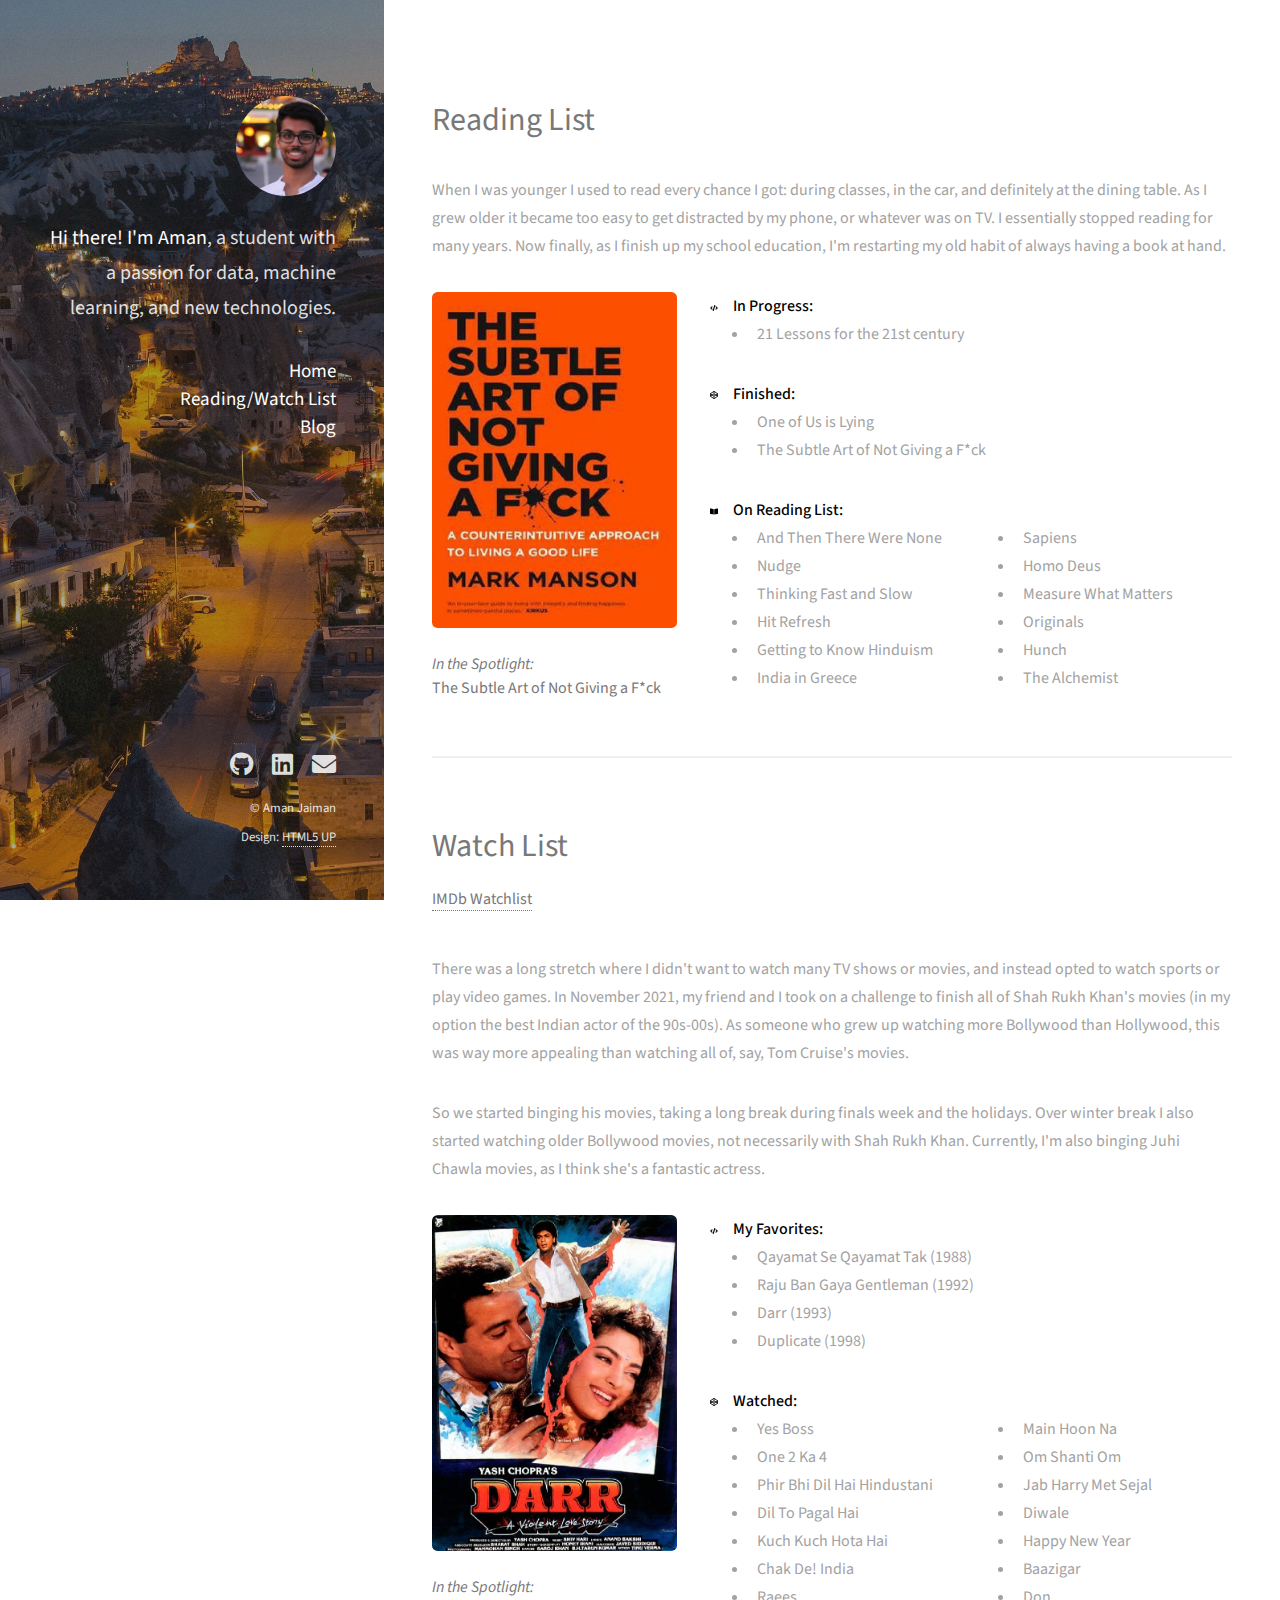
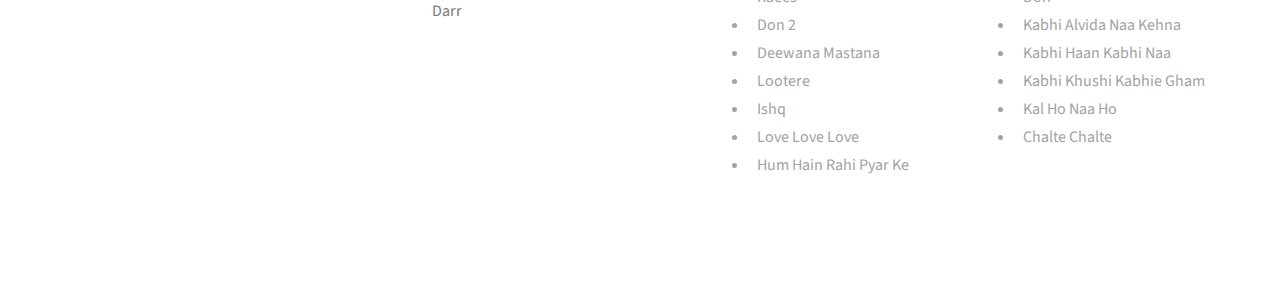
==== list.html @ a671bb5b "List and Navbar" ====
<!DOCTYPE HTML>
<!--
	Strata by HTML5 UP
	html5up.net | @ajlkn
	Free for personal and commercial use under the CCA 3.0 license (html5up.net/license)
-->
<html>
	<head>
		<title>Aman Jaiman</title>
		<meta charset="utf-8" />
		<meta name="viewport" content="width=device-width, initial-scale=1, user-scalable=no" />
		<link rel="stylesheet" href="assets/css/main.css" />
	</head>
	<body class="is-preload">

		<!-- Header -->
			<header id="header">
				<div class="inner">
					<a href="./index.html" class="image avatar"><img src="images/avatar.jpg" alt="" /></a>
					<h1><strong>Hi there! I'm Aman</strong>, a student with a passion<br />
					for data, machine learning, and<br />
					new technologies<a href="#"></a>.</h1>

					<div style="margin-top: 2em;">
						<ul style="list-style-type: none; font-size:19px;">
							<li><a href="./index.html" class="icon brands hover">Home</a></li>
							<li><a href="#" class="icon brands hover">Reading/Watch List</a></li>
							<li><a href="https://medium.com/@amanjaiman" class="icon brands hover">Blog</a></li>
						</ul>
					</div>
				</div>
			</header>

		<!-- Main -->
			<div id="main">

				<!-- One -->
					<section id="one">
						<header class="major">
							<h2>Reading List</h2>
						</header>
						<p>When I was younger I used to read every chance I got: during classes, in the car, and definitely at the dining table. As I grew older it became too easy to get distracted by my phone, or whatever was on TV. I essentially stopped reading for many years. Now finally, as I finish up my school education, I'm restarting my old habit of always having a book at hand.</p>
						<div class="row">
							<article class="col-4 col-12-xsmall work-item">
								<a href="https://www.amazon.com/Subtle-Art-Not-Giving-Counterintuitive/dp/0062457713"><img
										class="image fit" src="images\list\subtleart.jpg" alt="" /></a>
								<h3><em>In the Spotlight:</em> <br>The Subtle Art of Not Giving a F*ck</h3>
							</article>
							
							<div class="col-8">
								<ul>
									<li style="list-style-image:url('assets/icons/code-solid.svg');">
										<b style="font-weight: 500; color: black;">In Progress: </b>
										<ul>
											<li>21 Lessons for the 21st century</li>
										</ul>
									</li>
									<li style="list-style-image:url('assets/icons/codepen-brands.svg');">
										<b style="font-weight: 500; color: black;">Finished: </b>
										<ul>
											<li>One of Us is Lying</li>
											<li>The Subtle Art of Not Giving a F*ck</li>
										</ul>
									</li>
									<li style="list-style-image:url('assets/icons/book-open-solid.svg');">
										<b style="font-weight: 500; color: black;">On Reading List: </b>
										<div class="row">
											<div class="col-6">
												<ul>
													<li>And Then There Were None</li>
													<li>Nudge</li>
													<li>Thinking Fast and Slow</li>
													<li>Hit Refresh</li>
													<li>Getting to Know Hinduism</li>
													<li>India in Greece</li>
												</ul>
											</div>
											<div class="col-6">
												<ul>
													<li>Sapiens</li>
													<li>Homo Deus</li>
													<li>Measure What Matters</li>
													<li>Originals</li>
													<li>Hunch</li>
													<li>The Alchemist</li>
												</ul>
											</div>
										</div>
									</li>
								</ul>
							</div>
						</div>
					</section>

				<!-- Two -->
					<section id="two" style="margin: 0 !important">
						<header class="major">
							<h2>Watch List<br><span style="font-size:16px;"><a href="https://www.imdb.com/user/ur147788318/watchlist">IMDb Watchlist</a></p></h2>
						</header>
						<p>There was a long stretch where I didn't want to watch many TV shows or movies, and instead opted to watch sports or play video games. In November 2021, my friend and I took on a challenge to finish all of Shah Rukh Khan's movies (in my option the best Indian actor of the 90s-00s). As someone who grew up watching more Bollywood than Hollywood, this was way more appealing than watching all of, say, Tom Cruise's movies.</p>
						<p>So we started binging his movies, taking a long break during finals week and the holidays. Over winter break I also started watching older Bollywood movies, not necessarily with Shah Rukh Khan. Currently, I'm also binging Juhi Chawla movies, as I think she's a fantastic actress.</p>
						<div class="row">
							<article class="col-4 col-12-xsmall work-item">
								<a href="https://en.wikipedia.org/wiki/Darr"><img
										class="image fit" src="images\list\darr.jpg" alt="" /></a>
								<h3><em>In the Spotlight:</em> <br>Darr</h3>
							</article>
							
							<div class="col-8">
								<ul>
									<li style="list-style-image:url('assets/icons/code-solid.svg');">
										<b style="font-weight: 500; color: black;">My Favorites: </b>
										<ul>
											<li>Qayamat Se Qayamat Tak (1988)</li>
											<li>Raju Ban Gaya Gentleman (1992)</li>
											<li>Darr (1993)</li>
											<li>Duplicate (1998)</li>
										</ul>
									</li>
									<li style="list-style-image:url('assets/icons/codepen-brands.svg');">
										<b style="font-weight: 500; color: black;">Watched: </b>
										<div class="row">
											<div class="col-6">
												<ul>
													<li>Yes Boss</li>
													<li>One 2 Ka 4</li>
													<li>Phir Bhi Dil Hai Hindustani</li>
													<li>Dil To Pagal Hai</li>
													<li>Kuch Kuch Hota Hai</li>
													<li>Chak De! India</li>
													<li>Raees</li>
													<li>Don 2</li>
													<li>Deewana Mastana</li>
													<li>Lootere</li>
													<li>Ishq</li>
													<li>Love Love Love</li>
													<li>Hum Hain Rahi Pyar Ke</li>
												</ul>
											</div>
											<div class="col-6">
												<ul>
													<li>Main Hoon Na</li>
													<li>Om Shanti Om</li>
													<li>Jab Harry Met Sejal</li>
													<li>Diwale</li>
													<li>Happy New Year</li>
													<li>Baazigar</li>
													<li>Don</li>
													<li>Kabhi Alvida Naa Kehna</li>
													<li>Kabhi Haan Kabhi Naa</li>
													<li>Kabhi Khushi Kabhie Gham</li>
													<li>Kal Ho Naa Ho</li>
													<li>Chalte Chalte</li>
												</ul>
											</div>
										</div>
									</li>
								</ul>
							</div>
						</div>
					</section>
			</div>

		<!-- Footer -->
			<footer id="footer">
				<div class="inner">
					<ul class="icons">
						<!--<li><a href="https://twitter.com/amanjaiman" class="icon brands fa-twitter"><span class="label">Twitter</span></a></li>-->
						<li><a href="https://github.com/amanjaiman" class="icon brands fa-github"><span class="label">Github</span></a></li>
						<li><a href="https://linkedin.com/in/amanjaiman/" class="icon brands fa-linkedin"><span class="label">LinkedIn</span></a></li>
						<li><a href="mailto:amanjaiman@outlook.com" class="icon solid fa-envelope"><span class="label">Email</span></a></li>
					</ul>
					<ul class="copyright">
						<li>&copy; Aman Jaiman</li><li>Design: <a href="http://html5up.net">HTML5 UP</a></li>
					</ul>
				</div>
			</footer>

		<!-- Scripts -->
			<script src="assets/js/jquery.min.js"></script>
			<script src="assets/js/jquery.poptrox.min.js"></script>
			<script src="assets/js/browser.min.js"></script>
			<script src="assets/js/breakpoints.min.js"></script>
			<script src="assets/js/util.js"></script>
			<script src="assets/js/main.js"></script>

	</body>
</html>
---- assets/css/main.css ----
@import url("fontawesome-all.min.css");
@import url("https://fonts.googleapis.com/css?family=Source+Sans+Pro:400,400italic");

/*
	Strata by HTML5 UP
	html5up.net | @ajlkn
	Free for personal and commercial use under the CCA 3.0 license (html5up.net/license)
*/

div#skills {
	margin: 0 auto;
	width: 90%;
}

/*
ul#skills li:nth-child(1) {list-style-image:url('assets/icons/code-solid.svg');}
ul#skills li:nth-child(2) {list-style-image:url('images/avatar.jpg');}
ul#skills li:nth-child(3) {list-style-image:url('image1.png');}
*/

h3.hover {
	color: #333333;
}
h3.hover:hover {
	color: #787878;
}

a.hover {
	color: #ffffff;
}

html, body, div, span, applet, object,
iframe, h1, h2, h3, h4, h5, h6, p, blockquote,
pre, a, abbr, acronym, address, big, cite,
code, del, dfn, em, img, ins, kbd, q, s, samp,
small, strike, strong, sub, sup, tt, var, b,
u, i, center, dl, dt, dd, ol, ul, li, fieldset,
form, label, legend, table, caption, tbody,
tfoot, thead, tr, th, td, article, aside,
canvas, details, embed, figure, figcaption,
footer, header, hgroup, menu, nav, output, ruby,
section, summary, time, mark, audio, video {
	margin: 0;
	padding: 0;
	border: 0;
	font-size: 100%;
	font: inherit;
	vertical-align: baseline;}

article, aside, details, figcaption, figure,
footer, header, hgroup, menu, nav, section {
	display: block;}

body {
	line-height: 1;
}

ol, ul {
	list-style: none;
}

blockquote, q {
	quotes: none;
}

	blockquote:before, blockquote:after, q:before, q:after {
		content: '';
		content: none;
	}

table {
	border-collapse: collapse;
	border-spacing: 0;
}

body {
	-webkit-text-size-adjust: none;
}

mark {
	background-color: transparent;
	color: inherit;
}

input::-moz-focus-inner {
	border: 0;
	padding: 0;
}

input, select, textarea {
	-moz-appearance: none;
	-webkit-appearance: none;
	-ms-appearance: none;
	appearance: none;
}

/* Basic */

	html {
		box-sizing: border-box;
	}

	*, *:before, *:after {
		box-sizing: inherit;
	}

	body {
		background: #fff;
	}

		body.is-preload *, body.is-preload *:before, body.is-preload *:after {
			-moz-animation: none !important;
			-webkit-animation: none !important;
			-ms-animation: none !important;
			animation: none !important;
			-moz-transition: none !important;
			-webkit-transition: none !important;
			-ms-transition: none !important;
			transition: none !important;
		}

	body, input, select, textarea {
		color: #a2a2a2;
		font-family: "Source Sans Pro", Helvetica, sans-serif;
		font-size: 16pt;
		font-weight: 400;
		line-height: 1.75em;
	}

	a {
		-moz-transition: color 0.2s ease-in-out, border-color 0.2s ease-in-out;
		-webkit-transition: color 0.2s ease-in-out, border-color 0.2s ease-in-out;
		-ms-transition: color 0.2s ease-in-out, border-color 0.2s ease-in-out;
		transition: color 0.2s ease-in-out, border-color 0.2s ease-in-out;
		border-bottom: dotted 1px;
		color: #49bf9d;
		text-decoration: none;
	}

		a:hover {
			border-bottom-color: transparent;
			color: #49bf9d !important;
			text-decoration: none;
		}

	strong, b {
		color: #787878;
		font-weight: 400;
	}

	em, i {
		font-style: italic;
	}

	p {
		margin: 0 0 2em 0;
	}

	h1, h2, h3, h4, h5, h6 {
		color: #787878;
		font-weight: 400;
		line-height: 1em;
		margin: 0 0 1em 0;
	}

		h1 a, h2 a, h3 a, h4 a, h5 a, h6 a {
			color: inherit;
			text-decoration: none;
		}

	h1 {
		font-size: 2em;
		line-height: 1.5em;
	}

	h2 {
		font-size: 1.5em;
		line-height: 1.5em;
	}

	h3 {
		font-size: 1.25em;
		line-height: 1.5em;
	}

	h4 {
		font-size: 1.1em;
		line-height: 1.5em;
	}

	h5 {
		font-size: 0.9em;
		line-height: 1.5em;
	}

	h6 {
		font-size: 0.7em;
		line-height: 1.5em;
	}

	sub {
		font-size: 0.8em;
		position: relative;
		top: 0.5em;
	}

	sup {
		font-size: 0.8em;
		position: relative;
		top: -0.5em;
	}

	hr {
		border: 0;
		border-bottom: solid 2px #efefef;
		margin: 2em 0;
	}

		hr.major {
			margin: 3em 0;
		}

	blockquote {
		border-left: solid 6px #efefef;
		font-style: italic;
		margin: 0 0 2em 0;
		padding: 0.5em 0 0.5em 1.5em;
	}

	code {
		background: #f7f7f7;
		border-radius: 0.35em;
		border: solid 2px #efefef;
		font-family: "Courier New", monospace;
		font-size: 0.9em;
		margin: 0 0.25em;
		padding: 0.25em 0.65em;
	}

	pre {
		-webkit-overflow-scrolling: touch;
		font-family: "Courier New", monospace;
		font-size: 0.9em;
		margin: 0 0 2em 0;
	}

		pre code {
			display: block;
			line-height: 1.75em;
			padding: 1em 1.5em;
			overflow-x: auto;
		}

	.align-left {
		text-align: left;
	}

	.align-center {
		text-align: center;
	}

	.align-right {
		text-align: right;
	}

/* Container */

	.container {
		margin: 0 auto;
		max-width: calc(100% - 4em);
		width: 100%;
	}

		.container.xsmall {
			width: 25%;
		}

		.container.small {
			width: 50%;
		}

		.container.medium {
			width: 75%;
		}

		.container.large {
			width: 125%;
		}

		.container.xlarge {
			width: 150%;
		}

		.container.max {
			width: 100%;
		}

		@media screen and (max-width: 980px) {

			.container {
				width: 100% !important;
				max-width: 100% !important;
			}

		}

		@media screen and (max-width: 480px) {

			.container {
				max-width: calc(100% - 3em);
			}

		}

/* Row */

	.row {
		display: flex;
		flex-wrap: wrap;
		box-sizing: border-box;
		align-items: stretch;
	}

		.row > * {
			box-sizing: border-box;
		}

		.row.gtr-uniform > * > :last-child {
			margin-bottom: 0;
		}

		.row.aln-left {
			justify-content: flex-start;
		}

		.row.aln-center {
			justify-content: center;
		}

		.row.aln-right {
			justify-content: flex-end;
		}

		.row.aln-top {
			align-items: flex-start;
		}

		.row.aln-middle {
			align-items: center;
		}

		.row.aln-bottom {
			align-items: flex-end;
		}

		.row > .imp {
			order: -1;
		}

		.row > .col-1 {
			width: 8.33333%;
		}

		.row > .off-1 {
			margin-left: 8.33333%;
		}

		.row > .col-2 {
			width: 16.66667%;
		}

		.row > .off-2 {
			margin-left: 16.66667%;
		}

		.row > .col-3 {
			width: 25%;
		}

		.row > .off-3 {
			margin-left: 25%;
		}

		.row > .col-4 {
			width: 33.33333%;
		}

		.row > .off-4 {
			margin-left: 33.33333%;
		}

		.row > .col-5 {
			width: 41.66667%;
		}

		.row > .off-5 {
			margin-left: 41.66667%;
		}

		.row > .col-6 {
			width: 50%;
		}

		.row > .off-6 {
			margin-left: 50%;
		}

		.row > .col-7 {
			width: 58.33333%;
		}

		.row > .off-7 {
			margin-left: 58.33333%;
		}

		.row > .col-8 {
			width: 66.66667%;
		}

		.row > .off-8 {
			margin-left: 66.66667%;
		}

		.row > .col-9 {
			width: 75%;
		}

		.row > .off-9 {
			margin-left: 75%;
		}

		.row > .col-10 {
			width: 83.33333%;
		}

		.row > .off-10 {
			margin-left: 83.33333%;
		}

		.row > .col-11 {
			width: 91.66667%;
		}

		.row > .off-11 {
			margin-left: 91.66667%;
		}

		.row > .col-12 {
			width: 100%;
		}

		.row > .off-12 {
			margin-left: 100%;
		}

		.row.gtr-0 {
			margin-top: 0;
			margin-left: 0em;
		}

			.row.gtr-0 > * {
				padding: 0 0 0 0em;
			}

			.row.gtr-0.gtr-uniform {
				margin-top: 0em;
			}

				.row.gtr-0.gtr-uniform > * {
					padding-top: 0em;
				}

		.row.gtr-25 {
			margin-top: 0;
			margin-left: -0.625em;
		}

			.row.gtr-25 > * {
				padding: 0 0 0 0.625em;
			}

			.row.gtr-25.gtr-uniform {
				margin-top: -0.625em;
			}

				.row.gtr-25.gtr-uniform > * {
					padding-top: 0.625em;
				}

		.row.gtr-50 {
			margin-top: 0;
			margin-left: -1.25em;
		}

			.row.gtr-50 > * {
				padding: 0 0 0 1.25em;
			}

			.row.gtr-50.gtr-uniform {
				margin-top: -1.25em;
			}

				.row.gtr-50.gtr-uniform > * {
					padding-top: 1.25em;
				}

		.row {
			margin-top: 0;
			margin-left: -2.5em;
		}

			.row > * {
				padding: 0 0 0 2.5em;
			}

			.row.gtr-uniform {
				margin-top: -2.5em;
			}

				.row.gtr-uniform > * {
					padding-top: 2.5em;
				}

		.row.gtr-150 {
			margin-top: 0;
			margin-left: -3.75em;
		}

			.row.gtr-150 > * {
				padding: 0 0 0 3.75em;
			}

			.row.gtr-150.gtr-uniform {
				margin-top: -3.75em;
			}

				.row.gtr-150.gtr-uniform > * {
					padding-top: 3.75em;
				}

		.row.gtr-200 {
			margin-top: 0;
			margin-left: -5em;
		}

			.row.gtr-200 > * {
				padding: 0 0 0 5em;
			}

			.row.gtr-200.gtr-uniform {
				margin-top: -5em;
			}

				.row.gtr-200.gtr-uniform > * {
					padding-top: 5em;
				}

		@media screen and (max-width: 1800px) {

			.row {
				display: flex;
				flex-wrap: wrap;
				box-sizing: border-box;
				align-items: stretch;
			}

				.row > * {
					box-sizing: border-box;
				}

				.row.gtr-uniform > * > :last-child {
					margin-bottom: 0;
				}

				.row.aln-left {
					justify-content: flex-start;
				}

				.row.aln-center {
					justify-content: center;
				}

				.row.aln-right {
					justify-content: flex-end;
				}

				.row.aln-top {
					align-items: flex-start;
				}

				.row.aln-middle {
					align-items: center;
				}

				.row.aln-bottom {
					align-items: flex-end;
				}

				.row > .imp-xlarge {
					order: -1;
				}

				.row > .col-1-xlarge {
					width: 8.33333%;
				}

				.row > .off-1-xlarge {
					margin-left: 8.33333%;
				}

				.row > .col-2-xlarge {
					width: 16.66667%;
				}

				.row > .off-2-xlarge {
					margin-left: 16.66667%;
				}

				.row > .col-3-xlarge {
					width: 25%;
				}

				.row > .off-3-xlarge {
					margin-left: 25%;
				}

				.row > .col-4-xlarge {
					width: 33.33333%;
				}

				.row > .off-4-xlarge {
					margin-left: 33.33333%;
				}

				.row > .col-5-xlarge {
					width: 41.66667%;
				}

				.row > .off-5-xlarge {
					margin-left: 41.66667%;
				}

				.row > .col-6-xlarge {
					width: 50%;
				}

				.row > .off-6-xlarge {
					margin-left: 50%;
				}

				.row > .col-7-xlarge {
					width: 58.33333%;
				}

				.row > .off-7-xlarge {
					margin-left: 58.33333%;
				}

				.row > .col-8-xlarge {
					width: 66.66667%;
				}

				.row > .off-8-xlarge {
					margin-left: 66.66667%;
				}

				.row > .col-9-xlarge {
					width: 75%;
				}

				.row > .off-9-xlarge {
					margin-left: 75%;
				}

				.row > .col-10-xlarge {
					width: 83.33333%;
				}

				.row > .off-10-xlarge {
					margin-left: 83.33333%;
				}

				.row > .col-11-xlarge {
					width: 91.66667%;
				}

				.row > .off-11-xlarge {
					margin-left: 91.66667%;
				}

				.row > .col-12-xlarge {
					width: 100%;
				}

				.row > .off-12-xlarge {
					margin-left: 100%;
				}

				.row.gtr-0 {
					margin-top: 0;
					margin-left: 0em;
				}

					.row.gtr-0 > * {
						padding: 0 0 0 0em;
					}

					.row.gtr-0.gtr-uniform {
						margin-top: 0em;
					}

						.row.gtr-0.gtr-uniform > * {
							padding-top: 0em;
						}

				.row.gtr-25 {
					margin-top: 0;
					margin-left: -0.625em;
				}

					.row.gtr-25 > * {
						padding: 0 0 0 0.625em;
					}

					.row.gtr-25.gtr-uniform {
						margin-top: -0.625em;
					}

						.row.gtr-25.gtr-uniform > * {
							padding-top: 0.625em;
						}

				.row.gtr-50 {
					margin-top: 0;
					margin-left: -1.25em;
				}

					.row.gtr-50 > * {
						padding: 0 0 0 1.25em;
					}

					.row.gtr-50.gtr-uniform {
						margin-top: -1.25em;
					}

						.row.gtr-50.gtr-uniform > * {
							padding-top: 1.25em;
						}

				.row {
					margin-top: 0;
					margin-left: -2.5em;
				}

					.row > * {
						padding: 0 0 0 2.5em;
					}

					.row.gtr-uniform {
						margin-top: -2.5em;
					}

						.row.gtr-uniform > * {
							padding-top: 2.5em;
						}

				.row.gtr-150 {
					margin-top: 0;
					margin-left: -3.75em;
				}

					.row.gtr-150 > * {
						padding: 0 0 0 3.75em;
					}

					.row.gtr-150.gtr-uniform {
						margin-top: -3.75em;
					}

						.row.gtr-150.gtr-uniform > * {
							padding-top: 3.75em;
						}

				.row.gtr-200 {
					margin-top: 0;
					margin-left: -5em;
				}

					.row.gtr-200 > * {
						padding: 0 0 0 5em;
					}

					.row.gtr-200.gtr-uniform {
						margin-top: -5em;
					}

						.row.gtr-200.gtr-uniform > * {
							padding-top: 5em;
						}

		}

		@media screen and (max-width: 1280px) {

			.row {
				display: flex;
				flex-wrap: wrap;
				box-sizing: border-box;
				align-items: stretch;
			}

				.row > * {
					box-sizing: border-box;
				}

				.row.gtr-uniform > * > :last-child {
					margin-bottom: 0;
				}

				.row.aln-left {
					justify-content: flex-start;
				}

				.row.aln-center {
					justify-content: center;
				}

				.row.aln-right {
					justify-content: flex-end;
				}

				.row.aln-top {
					align-items: flex-start;
				}

				.row.aln-middle {
					align-items: center;
				}

				.row.aln-bottom {
					align-items: flex-end;
				}

				.row > .imp-large {
					order: -1;
				}

				.row > .col-1-large {
					width: 8.33333%;
				}

				.row > .off-1-large {
					margin-left: 8.33333%;
				}

				.row > .col-2-large {
					width: 16.66667%;
				}

				.row > .off-2-large {
					margin-left: 16.66667%;
				}

				.row > .col-3-large {
					width: 25%;
				}

				.row > .off-3-large {
					margin-left: 25%;
				}

				.row > .col-4-large {
					width: 33.33333%;
				}

				.row > .off-4-large {
					margin-left: 33.33333%;
				}

				.row > .col-5-large {
					width: 41.66667%;
				}

				.row > .off-5-large {
					margin-left: 41.66667%;
				}

				.row > .col-6-large {
					width: 50%;
				}

				.row > .off-6-large {
					margin-left: 50%;
				}

				.row > .col-7-large {
					width: 58.33333%;
				}

				.row > .off-7-large {
					margin-left: 58.33333%;
				}

				.row > .col-8-large {
					width: 66.66667%;
				}

				.row > .off-8-large {
					margin-left: 66.66667%;
				}

				.row > .col-9-large {
					width: 75%;
				}

				.row > .off-9-large {
					margin-left: 75%;
				}

				.row > .col-10-large {
					width: 83.33333%;
				}

				.row > .off-10-large {
					margin-left: 83.33333%;
				}

				.row > .col-11-large {
					width: 91.66667%;
				}

				.row > .off-11-large {
					margin-left: 91.66667%;
				}

				.row > .col-12-large {
					width: 100%;
				}

				.row > .off-12-large {
					margin-left: 100%;
				}

				.row.gtr-0 {
					margin-top: 0;
					margin-left: 0em;
				}

					.row.gtr-0 > * {
						padding: 0 0 0 0em;
					}

					.row.gtr-0.gtr-uniform {
						margin-top: 0em;
					}

						.row.gtr-0.gtr-uniform > * {
							padding-top: 0em;
						}

				.row.gtr-25 {
					margin-top: 0;
					margin-left: -0.5em;
				}

					.row.gtr-25 > * {
						padding: 0 0 0 0.5em;
					}

					.row.gtr-25.gtr-uniform {
						margin-top: -0.5em;
					}

						.row.gtr-25.gtr-uniform > * {
							padding-top: 0.5em;
						}

				.row.gtr-50 {
					margin-top: 0;
					margin-left: -1em;
				}

					.row.gtr-50 > * {
						padding: 0 0 0 1em;
					}

					.row.gtr-50.gtr-uniform {
						margin-top: -1em;
					}

						.row.gtr-50.gtr-uniform > * {
							padding-top: 1em;
						}

				.row {
					margin-top: 0;
					margin-left: -2em;
				}

					.row > * {
						padding: 0 0 0 2em;
					}

					.row.gtr-uniform {
						margin-top: -2em;
					}

						.row.gtr-uniform > * {
							padding-top: 2em;
						}

				.row.gtr-150 {
					margin-top: 0;
					margin-left: -3em;
				}

					.row.gtr-150 > * {
						padding: 0 0 0 3em;
					}

					.row.gtr-150.gtr-uniform {
						margin-top: -3em;
					}

						.row.gtr-150.gtr-uniform > * {
							padding-top: 3em;
						}

				.row.gtr-200 {
					margin-top: 0;
					margin-left: -4em;
				}

					.row.gtr-200 > * {
						padding: 0 0 0 4em;
					}

					.row.gtr-200.gtr-uniform {
						margin-top: -4em;
					}

						.row.gtr-200.gtr-uniform > * {
							padding-top: 4em;
						}

		}

		@media screen and (max-width: 980px) {

			.row {
				display: flex;
				flex-wrap: wrap;
				box-sizing: border-box;
				align-items: stretch;
			}

				.row > * {
					box-sizing: border-box;
				}

				.row.gtr-uniform > * > :last-child {
					margin-bottom: 0;
				}

				.row.aln-left {
					justify-content: flex-start;
				}

				.row.aln-center {
					justify-content: center;
				}

				.row.aln-right {
					justify-content: flex-end;
				}

				.row.aln-top {
					align-items: flex-start;
				}

				.row.aln-middle {
					align-items: center;
				}

				.row.aln-bottom {
					align-items: flex-end;
				}

				.row > .imp-medium {
					order: -1;
				}

				.row > .col-1-medium {
					width: 8.33333%;
				}

				.row > .off-1-medium {
					margin-left: 8.33333%;
				}

				.row > .col-2-medium {
					width: 16.66667%;
				}

				.row > .off-2-medium {
					margin-left: 16.66667%;
				}

				.row > .col-3-medium {
					width: 25%;
				}

				.row > .off-3-medium {
					margin-left: 25%;
				}

				.row > .col-4-medium {
					width: 33.33333%;
				}

				.row > .off-4-medium {
					margin-left: 33.33333%;
				}

				.row > .col-5-medium {
					width: 41.66667%;
				}

				.row > .off-5-medium {
					margin-left: 41.66667%;
				}

				.row > .col-6-medium {
					width: 50%;
				}

				.row > .off-6-medium {
					margin-left: 50%;
				}

				.row > .col-7-medium {
					width: 58.33333%;
				}

				.row > .off-7-medium {
					margin-left: 58.33333%;
				}

				.row > .col-8-medium {
					width: 66.66667%;
				}

				.row > .off-8-medium {
					margin-left: 66.66667%;
				}

				.row > .col-9-medium {
					width: 75%;
				}

				.row > .off-9-medium {
					margin-left: 75%;
				}

				.row > .col-10-medium {
					width: 83.33333%;
				}

				.row > .off-10-medium {
					margin-left: 83.33333%;
				}

				.row > .col-11-medium {
					width: 91.66667%;
				}

				.row > .off-11-medium {
					margin-left: 91.66667%;
				}

				.row > .col-12-medium {
					width: 100%;
				}

				.row > .off-12-medium {
					margin-left: 100%;
				}

				.row.gtr-0 {
					margin-top: 0;
					margin-left: 0em;
				}

					.row.gtr-0 > * {
						padding: 0 0 0 0em;
					}

					.row.gtr-0.gtr-uniform {
						margin-top: 0em;
					}

						.row.gtr-0.gtr-uniform > * {
							padding-top: 0em;
						}

				.row.gtr-25 {
					margin-top: 0;
					margin-left: -0.5em;
				}

					.row.gtr-25 > * {
						padding: 0 0 0 0.5em;
					}

					.row.gtr-25.gtr-uniform {
						margin-top: -0.5em;
					}

						.row.gtr-25.gtr-uniform > * {
							padding-top: 0.5em;
						}

				.row.gtr-50 {
					margin-top: 0;
					margin-left: -1em;
				}

					.row.gtr-50 > * {
						padding: 0 0 0 1em;
					}

					.row.gtr-50.gtr-uniform {
						margin-top: -1em;
					}

						.row.gtr-50.gtr-uniform > * {
							padding-top: 1em;
						}

				.row {
					margin-top: 0;
					margin-left: -2em;
				}

					.row > * {
						padding: 0 0 0 2em;
					}

					.row.gtr-uniform {
						margin-top: -2em;
					}

						.row.gtr-uniform > * {
							padding-top: 2em;
						}

				.row.gtr-150 {
					margin-top: 0;
					margin-left: -3em;
				}

					.row.gtr-150 > * {
						padding: 0 0 0 3em;
					}

					.row.gtr-150.gtr-uniform {
						margin-top: -3em;
					}

						.row.gtr-150.gtr-uniform > * {
							padding-top: 3em;
						}

				.row.gtr-200 {
					margin-top: 0;
					margin-left: -4em;
				}

					.row.gtr-200 > * {
						padding: 0 0 0 4em;
					}

					.row.gtr-200.gtr-uniform {
						margin-top: -4em;
					}

						.row.gtr-200.gtr-uniform > * {
							padding-top: 4em;
						}

		}

		@media screen and (max-width: 736px) {

			.row {
				display: flex;
				flex-wrap: wrap;
				box-sizing: border-box;
				align-items: stretch;
			}

				.row > * {
					box-sizing: border-box;
				}

				.row.gtr-uniform > * > :last-child {
					margin-bottom: 0;
				}

				.row.aln-left {
					justify-content: flex-start;
				}

				.row.aln-center {
					justify-content: center;
				}

				.row.aln-right {
					justify-content: flex-end;
				}

				.row.aln-top {
					align-items: flex-start;
				}

				.row.aln-middle {
					align-items: center;
				}

				.row.aln-bottom {
					align-items: flex-end;
				}

				.row > .imp-small {
					order: -1;
				}

				.row > .col-1-small {
					width: 8.33333%;
				}

				.row > .off-1-small {
					margin-left: 8.33333%;
				}

				.row > .col-2-small {
					width: 16.66667%;
				}

				.row > .off-2-small {
					margin-left: 16.66667%;
				}

				.row > .col-3-small {
					width: 25%;
				}

				.row > .off-3-small {
					margin-left: 25%;
				}

				.row > .col-4-small {
					width: 33.33333%;
				}

				.row > .off-4-small {
					margin-left: 33.33333%;
				}

				.row > .col-5-small {
					width: 41.66667%;
				}

				.row > .off-5-small {
					margin-left: 41.66667%;
				}

				.row > .col-6-small {
					width: 50%;
				}

				.row > .off-6-small {
					margin-left: 50%;
				}

				.row > .col-7-small {
					width: 58.33333%;
				}

				.row > .off-7-small {
					margin-left: 58.33333%;
				}

				.row > .col-8-small {
					width: 66.66667%;
				}

				.row > .off-8-small {
					margin-left: 66.66667%;
				}

				.row > .col-9-small {
					width: 75%;
				}

				.row > .off-9-small {
					margin-left: 75%;
				}

				.row > .col-10-small {
					width: 83.33333%;
				}

				.row > .off-10-small {
					margin-left: 83.33333%;
				}

				.row > .col-11-small {
					width: 91.66667%;
				}

				.row > .off-11-small {
					margin-left: 91.66667%;
				}

				.row > .col-12-small {
					width: 100%;
				}

				.row > .off-12-small {
					margin-left: 100%;
				}

				.row.gtr-0 {
					margin-top: 0;
					margin-left: 0em;
				}

					.row.gtr-0 > * {
						padding: 0 0 0 0em;
					}

					.row.gtr-0.gtr-uniform {
						margin-top: 0em;
					}

						.row.gtr-0.gtr-uniform > * {
							padding-top: 0em;
						}

				.row.gtr-25 {
					margin-top: 0;
					margin-left: -0.375em;
				}

					.row.gtr-25 > * {
						padding: 0 0 0 0.375em;
					}

					.row.gtr-25.gtr-uniform {
						margin-top: -0.375em;
					}

						.row.gtr-25.gtr-uniform > * {
							padding-top: 0.375em;
						}

				.row.gtr-50 {
					margin-top: 0;
					margin-left: -0.75em;
				}

					.row.gtr-50 > * {
						padding: 0 0 0 0.75em;
					}

					.row.gtr-50.gtr-uniform {
						margin-top: -0.75em;
					}

						.row.gtr-50.gtr-uniform > * {
							padding-top: 0.75em;
						}

				.row {
					margin-top: 0;
					margin-left: -1.5em;
				}

					.row > * {
						padding: 0 0 0 1.5em;
					}

					.row.gtr-uniform {
						margin-top: -1.5em;
					}

						.row.gtr-uniform > * {
							padding-top: 1.5em;
						}

				.row.gtr-150 {
					margin-top: 0;
					margin-left: -2.25em;
				}

					.row.gtr-150 > * {
						padding: 0 0 0 2.25em;
					}

					.row.gtr-150.gtr-uniform {
						margin-top: -2.25em;
					}

						.row.gtr-150.gtr-uniform > * {
							padding-top: 2.25em;
						}

				.row.gtr-200 {
					margin-top: 0;
					margin-left: -3em;
				}

					.row.gtr-200 > * {
						padding: 0 0 0 3em;
					}

					.row.gtr-200.gtr-uniform {
						margin-top: -3em;
					}

						.row.gtr-200.gtr-uniform > * {
							padding-top: 3em;
						}

		}

		@media screen and (max-width: 480px) {

			.row {
				display: flex;
				flex-wrap: wrap;
				box-sizing: border-box;
				align-items: stretch;
			}

				.row > * {
					box-sizing: border-box;
				}

				.row.gtr-uniform > * > :last-child {
					margin-bottom: 0;
				}

				.row.aln-left {
					justify-content: flex-start;
				}

				.row.aln-center {
					justify-content: center;
				}

				.row.aln-right {
					justify-content: flex-end;
				}

				.row.aln-top {
					align-items: flex-start;
				}

				.row.aln-middle {
					align-items: center;
				}

				.row.aln-bottom {
					align-items: flex-end;
				}

				.row > .imp-xsmall {
					order: -1;
				}

				.row > .col-1-xsmall {
					width: 8.33333%;
				}

				.row > .off-1-xsmall {
					margin-left: 8.33333%;
				}

				.row > .col-2-xsmall {
					width: 16.66667%;
				}

				.row > .off-2-xsmall {
					margin-left: 16.66667%;
				}

				.row > .col-3-xsmall {
					width: 25%;
				}

				.row > .off-3-xsmall {
					margin-left: 25%;
				}

				.row > .col-4-xsmall {
					width: 33.33333%;
				}

				.row > .off-4-xsmall {
					margin-left: 33.33333%;
				}

				.row > .col-5-xsmall {
					width: 41.66667%;
				}

				.row > .off-5-xsmall {
					margin-left: 41.66667%;
				}

				.row > .col-6-xsmall {
					width: 50%;
				}

				.row > .off-6-xsmall {
					margin-left: 50%;
				}

				.row > .col-7-xsmall {
					width: 58.33333%;
				}

				.row > .off-7-xsmall {
					margin-left: 58.33333%;
				}

				.row > .col-8-xsmall {
					width: 66.66667%;
				}

				.row > .off-8-xsmall {
					margin-left: 66.66667%;
				}

				.row > .col-9-xsmall {
					width: 75%;
				}

				.row > .off-9-xsmall {
					margin-left: 75%;
				}

				.row > .col-10-xsmall {
					width: 83.33333%;
				}

				.row > .off-10-xsmall {
					margin-left: 83.33333%;
				}

				.row > .col-11-xsmall {
					width: 91.66667%;
				}

				.row > .off-11-xsmall {
					margin-left: 91.66667%;
				}

				.row > .col-12-xsmall {
					width: 100%;
				}

				.row > .off-12-xsmall {
					margin-left: 100%;
				}

				.row.gtr-0 {
					margin-top: 0;
					margin-left: 0em;
				}

					.row.gtr-0 > * {
						padding: 0 0 0 0em;
					}

					.row.gtr-0.gtr-uniform {
						margin-top: 0em;
					}

						.row.gtr-0.gtr-uniform > * {
							padding-top: 0em;
						}

				.row.gtr-25 {
					margin-top: 0;
					margin-left: -0.375em;
				}

					.row.gtr-25 > * {
						padding: 0 0 0 0.375em;
					}

					.row.gtr-25.gtr-uniform {
						margin-top: -0.375em;
					}

						.row.gtr-25.gtr-uniform > * {
							padding-top: 0.375em;
						}

				.row.gtr-50 {
					margin-top: 0;
					margin-left: -0.75em;
				}

					.row.gtr-50 > * {
						padding: 0 0 0 0.75em;
					}

					.row.gtr-50.gtr-uniform {
						margin-top: -0.75em;
					}

						.row.gtr-50.gtr-uniform > * {
							padding-top: 0.75em;
						}

				.row {
					margin-top: 0;
					margin-left: -1.5em;
				}

					.row > * {
						padding: 0 0 0 1.5em;
					}

					.row.gtr-uniform {
						margin-top: -1.5em;
					}

						.row.gtr-uniform > * {
							padding-top: 1.5em;
						}

				.row.gtr-150 {
					margin-top: 0;
					margin-left: -2.25em;
				}

					.row.gtr-150 > * {
						padding: 0 0 0 2.25em;
					}

					.row.gtr-150.gtr-uniform {
						margin-top: -2.25em;
					}

						.row.gtr-150.gtr-uniform > * {
							padding-top: 2.25em;
						}

				.row.gtr-200 {
					margin-top: 0;
					margin-left: -3em;
				}

					.row.gtr-200 > * {
						padding: 0 0 0 3em;
					}

					.row.gtr-200.gtr-uniform {
						margin-top: -3em;
					}

						.row.gtr-200.gtr-uniform > * {
							padding-top: 3em;
						}

		}

/* Section/Article */

	section.special, article.special {
		text-align: center;
	}

	header p {
		color: #b2b2b2;
		position: relative;
		margin: 0 0 1.5em 0;
	}

	header h2 + p {
		font-size: 1.25em;
		margin-top: -1em;
		line-height: 1.5em;
	}

	header h3 + p {
		font-size: 1.1em;
		margin-top: -0.8em;
		line-height: 1.5em;
	}

	header h4 + p,
	header h5 + p,
	header h6 + p {
		font-size: 0.9em;
		margin-top: -0.6em;
		line-height: 1.5em;
	}

	header.major h2 {
		font-size: 2em;
	}

/* Form */

	form {
		margin: 0 0 2em 0;
	}

	label {
		color: #787878;
		display: block;
		font-size: 0.9em;
		font-weight: 400;
		margin: 0 0 1em 0;
	}

	input[type="text"],
	input[type="password"],
	input[type="email"],
	select,
	textarea {
		-moz-appearance: none;
		-webkit-appearance: none;
		-ms-appearance: none;
		appearance: none;
		background: #f7f7f7;
		border-radius: 0.35em;
		border: solid 2px transparent;
		color: inherit;
		display: block;
		outline: 0;
		padding: 0 0.75em;
		text-decoration: none;
		width: 100%;
	}

		input[type="text"]:invalid,
		input[type="password"]:invalid,
		input[type="email"]:invalid,
		select:invalid,
		textarea:invalid {
			box-shadow: none;
		}

		input[type="text"]:focus,
		input[type="password"]:focus,
		input[type="email"]:focus,
		select:focus,
		textarea:focus {
			border-color: #49bf9d;
		}

	select {
		background-image: url("data:image/svg+xml;charset=utf8,%3Csvg xmlns='http://www.w3.org/2000/svg' width='40' height='40' preserveAspectRatio='none' viewBox='0 0 40 40'%3E%3Cpath d='M9.4,12.3l10.4,10.4l10.4-10.4c0.2-0.2,0.5-0.4,0.9-0.4c0.3,0,0.6,0.1,0.9,0.4l3.3,3.3c0.2,0.2,0.4,0.5,0.4,0.9 c0,0.4-0.1,0.6-0.4,0.9L20.7,31.9c-0.2,0.2-0.5,0.4-0.9,0.4c-0.3,0-0.6-0.1-0.9-0.4L4.3,17.3c-0.2-0.2-0.4-0.5-0.4-0.9 c0-0.4,0.1-0.6,0.4-0.9l3.3-3.3c0.2-0.2,0.5-0.4,0.9-0.4S9.1,12.1,9.4,12.3z' fill='%23dfdfdf' /%3E%3C/svg%3E");
		background-size: 1.25rem;
		background-repeat: no-repeat;
		background-position: calc(100% - 1rem) center;
		height: 2.75em;
		padding-right: 2.75em;
		text-overflow: ellipsis;
	}

		select option {
			color: #787878;
			background: #fff;
		}

		select:focus::-ms-value {
			background-color: transparent;
		}

		select::-ms-expand {
			display: none;
		}

	input[type="text"],
	input[type="password"],
	input[type="email"],
	select {
		height: 2.75em;
	}

	textarea {
		padding: 0.75em;
	}

	input[type="checkbox"],
	input[type="radio"] {
		-moz-appearance: none;
		-webkit-appearance: none;
		-ms-appearance: none;
		appearance: none;
		display: block;
		float: left;
		margin-right: -2em;
		opacity: 0;
		width: 1em;
		z-index: -1;
	}

		input[type="checkbox"] + label,
		input[type="radio"] + label {
			text-decoration: none;
			color: #a2a2a2;
			cursor: pointer;
			display: inline-block;
			font-size: 1em;
			font-weight: 400;
			padding-left: 2.4em;
			padding-right: 0.75em;
			position: relative;
		}

			input[type="checkbox"] + label:before,
			input[type="radio"] + label:before {
				-moz-osx-font-smoothing: grayscale;
				-webkit-font-smoothing: antialiased;
				display: inline-block;
				font-style: normal;
				font-variant: normal;
				text-rendering: auto;
				line-height: 1;
				text-transform: none !important;
				font-family: 'Font Awesome 5 Free';
				font-weight: 900;
			}

			input[type="checkbox"] + label:before,
			input[type="radio"] + label:before {
				background: #f7f7f7;
				border-radius: 0.35em;
				border: solid 2px transparent;
				content: '';
				display: inline-block;
				font-size: 0.8em;
				height: 2.0625em;
				left: 0;
				line-height: 1.85625em;
				position: absolute;
				text-align: center;
				top: 0;
				width: 2.0625em;
			}

		input[type="checkbox"]:checked + label:before,
		input[type="radio"]:checked + label:before {
			background: #787878;
			border-color: #787878;
			color: #fff;
			content: '\f00c';
		}

		input[type="checkbox"]:focus + label:before,
		input[type="radio"]:focus + label:before {
			border-color: #49bf9d;
		}

	input[type="checkbox"] + label:before {
		border-radius: 0.35em;
	}

	input[type="radio"] + label:before {
		border-radius: 100%;
	}

	::-webkit-input-placeholder {
		color: #b2b2b2 !important;
		opacity: 1.0;
	}

	:-moz-placeholder {
		color: #b2b2b2 !important;
		opacity: 1.0;
	}

	::-moz-placeholder {
		color: #b2b2b2 !important;
		opacity: 1.0;
	}

	:-ms-input-placeholder {
		color: #b2b2b2 !important;
		opacity: 1.0;
	}

/* Box */

	.box {
		border-radius: 0.35em;
		border: solid 2px #efefef;
		margin-bottom: 2em;
		padding: 1.5em;
	}

		.box > :last-child,
		.box > :last-child > :last-child,
		.box > :last-child > :last-child > :last-child {
			margin-bottom: 0;
		}

		.box.alt {
			border: 0;
			border-radius: 0;
			padding: 0;
		}

/* Icon */

	.icon {
		text-decoration: none;
		border-bottom: none;
		position: relative;
	}

		.icon:before {
			-moz-osx-font-smoothing: grayscale;
			-webkit-font-smoothing: antialiased;
			display: inline-block;
			font-style: normal;
			font-variant: normal;
			text-rendering: auto;
			line-height: 1;
			text-transform: none !important;
			font-family: 'Font Awesome 5 Free';
			font-weight: 400;
		}

		.icon > .label {
			display: none;
		}

		.icon:before {
			line-height: inherit;
		}

		.icon.solid:before {
			font-weight: 900;
		}

		.icon.brands:before {
			font-family: 'Font Awesome 5 Brands';
		}

/* Image */

	.image {
		border-radius: 0.35em;
		border: 0;
		display: inline-block;
		position: relative;
	}

		.image:before {
			-moz-transition: opacity 0.2s ease-in-out;
			-webkit-transition: opacity 0.2s ease-in-out;
			-ms-transition: opacity 0.2s ease-in-out;
			transition: opacity 0.2s ease-in-out;
			background: url("images/overlay.png");
			border-radius: 0.35em;
			content: '';
			display: block;
			height: 100%;
			left: 0;
			opacity: 0.5;
			position: absolute;
			top: 0;
			width: 100%;
		}

		.image.thumb {
			text-align: center;
		}

			.image.thumb:after {
				-moz-transition: opacity 0.2s ease-in-out;
				-webkit-transition: opacity 0.2s ease-in-out;
				-ms-transition: opacity 0.2s ease-in-out;
				transition: opacity 0.2s ease-in-out;
				border-radius: 0.35em;
				border: solid 3px rgba(255, 255, 255, 0.5);
				color: #fff;
				content: 'View';
				display: inline-block;
				font-size: 0.8em;
				font-weight: 400;
				left: 50%;
				line-height: 2.25em;
				margin: -1.25em 0 0 -3em;
				opacity: 0;
				padding: 0 1.5em;
				position: absolute;
				text-align: center;
				text-decoration: none;
				top: 50%;
				white-space: nowrap;
			}

			.image.thumb:hover:after {
				opacity: 1.0;
			}

			.image.thumb:hover:before {
				background: url("images/overlay.png"), url("images/overlay.png");
				opacity: 1.0;
			}

		.image img {
			border-radius: 0.35em;
			display: block;
		}

		.image.left {
			float: left;
			margin: 0 1.5em 1em 0;
			top: 0.25em;
		}

		.image.right {
			float: right;
			margin: 0 0 1em 1.5em;
			top: 0.25em;
		}

		.image.left, .image.right {
			max-width: 40%;
		}

			.image.left img, .image.right img {
				width: 100%;
			}

		.image.fit {
			display: block;
			margin: 0 0 2em 0;
			width: 100%;
		}

			.image.fit img {
				width: 100%;
			}

		.image.avatar {
			border-radius: 100%;
		}

			.image.avatar:before {
				display: none;
			}

			.image.avatar img {
				border-radius: 100%;
				width: 100%;
			}

/* List */

	ol {
		list-style: decimal;
		margin: 0 0 2em 0;
		padding-left: 1.25em;
	}

		ol li {
			padding-left: 0.25em;
		}

	ul {
		list-style: disc;
		margin: 0 0 2em 0;
		padding-left: 1em;
	}

		ul li {
			padding-left: 0.5em;
		}

		ul.alt {
			list-style: none;
			padding-left: 0;
		}

			ul.alt li {
				border-top: solid 2px #efefef;
				padding: 0.5em 0;
			}

				ul.alt li:first-child {
					border-top: 0;
					padding-top: 0;
				}

	dl {
		margin: 0 0 2em 0;
	}

/* Icons */

	ul.icons {
		cursor: default;
		list-style: none;
		padding-left: 0;
	}

		ul.icons li {
			display: inline-block;
			padding: 0 1em 0 0;
		}

			ul.icons li:last-child {
				padding-right: 0;
			}

			ul.icons li .icon:before {
				font-size: 1.5em;
			}

/* Labeled Icons */

	ul.labeled-icons {
		list-style: none;
		padding: 0;
	}

		ul.labeled-icons li {
			line-height: 1.75em;
			margin: 1.5em 0 0 0;
			padding-left: 2.25em;
			position: relative;
		}

			ul.labeled-icons li:first-child {
				margin-top: 0;
			}

			ul.labeled-icons li a {
				color: inherit;
			}

			ul.labeled-icons li h3 {
				color: #b2b2b2;
				left: 0;
				position: absolute;
				text-align: center;
				top: 0;
				width: 1em;
			}

/* Actions */

	ul.actions {
		display: -moz-flex;
		display: -webkit-flex;
		display: -ms-flex;
		display: flex;
		cursor: default;
		list-style: none;
		margin-left: -1em;
		padding-left: 0;
	}

		ul.actions li {
			padding: 0 0 0 1em;
			vertical-align: middle;
		}

		ul.actions.special {
			-moz-justify-content: center;
			-webkit-justify-content: center;
			-ms-justify-content: center;
			justify-content: center;
			width: 100%;
			margin-left: 0;
		}

			ul.actions.special li:first-child {
				padding-left: 0;
			}

		ul.actions.stacked {
			-moz-flex-direction: column;
			-webkit-flex-direction: column;
			-ms-flex-direction: column;
			flex-direction: column;
			margin-left: 0;
		}

			ul.actions.stacked li {
				padding: 1.3em 0 0 0;
			}

				ul.actions.stacked li:first-child {
					padding-top: 0;
				}

		ul.actions.fit {
			width: calc(100% + 1em);
		}

			ul.actions.fit li {
				-moz-flex-grow: 1;
				-webkit-flex-grow: 1;
				-ms-flex-grow: 1;
				flex-grow: 1;
				-moz-flex-shrink: 1;
				-webkit-flex-shrink: 1;
				-ms-flex-shrink: 1;
				flex-shrink: 1;
				width: 100%;
			}

				ul.actions.fit li > * {
					width: 100%;
				}

			ul.actions.fit.stacked {
				width: 100%;
			}

		@media screen and (max-width: 480px) {

			ul.actions:not(.fixed) {
				-moz-flex-direction: column;
				-webkit-flex-direction: column;
				-ms-flex-direction: column;
				flex-direction: column;
				margin-left: 0;
				width: 100% !important;
			}

				ul.actions:not(.fixed) li {
					-moz-flex-grow: 1;
					-webkit-flex-grow: 1;
					-ms-flex-grow: 1;
					flex-grow: 1;
					-moz-flex-shrink: 1;
					-webkit-flex-shrink: 1;
					-ms-flex-shrink: 1;
					flex-shrink: 1;
					padding: 1em 0 0 0;
					text-align: center;
					width: 100%;
				}

					ul.actions:not(.fixed) li > * {
						width: 100%;
					}

					ul.actions:not(.fixed) li:first-child {
						padding-top: 0;
					}

					ul.actions:not(.fixed) li input[type="submit"],
					ul.actions:not(.fixed) li input[type="reset"],
					ul.actions:not(.fixed) li input[type="button"],
					ul.actions:not(.fixed) li button,
					ul.actions:not(.fixed) li .button {
						width: 100%;
					}

						ul.actions:not(.fixed) li input[type="submit"].icon:before,
						ul.actions:not(.fixed) li input[type="reset"].icon:before,
						ul.actions:not(.fixed) li input[type="button"].icon:before,
						ul.actions:not(.fixed) li button.icon:before,
						ul.actions:not(.fixed) li .button.icon:before {
							margin-left: -0.5em;
						}

		}

/* Table */

	.table-wrapper {
		-webkit-overflow-scrolling: touch;
		overflow-x: auto;
	}

	table {
		margin: 0 0 2em 0;
		width: 100%;
	}

		table tbody tr {
			border: solid 1px #efefef;
			border-left: 0;
			border-right: 0;
		}

			table tbody tr:nth-child(2n + 1) {
				background-color: #f7f7f7;
			}

		table td {
			padding: 0.75em 0.75em;
		}

		table th {
			color: #787878;
			font-size: 0.9em;
			font-weight: 400;
			padding: 0 0.75em 0.75em 0.75em;
			text-align: left;
		}

		table thead {
			border-bottom: solid 2px #efefef;
		}

		table tfoot {
			border-top: solid 2px #efefef;
		}

		table.alt {
			border-collapse: separate;
		}

			table.alt tbody tr td {
				border: solid 2px #efefef;
				border-left-width: 0;
				border-top-width: 0;
			}

				table.alt tbody tr td:first-child {
					border-left-width: 2px;
				}

			table.alt tbody tr:first-child td {
				border-top-width: 2px;
			}

			table.alt thead {
				border-bottom: 0;
			}

			table.alt tfoot {
				border-top: 0;
			}

/* Button */

	input[type="submit"],
	input[type="reset"],
	input[type="button"],
	.button {
		-moz-appearance: none;
		-webkit-appearance: none;
		-ms-appearance: none;
		appearance: none;
		-moz-transition: background-color 0.2s ease-in-out, color 0.2s ease-in-out, border-color 0.2s ease-in-out;
		-webkit-transition: background-color 0.2s ease-in-out, color 0.2s ease-in-out, border-color 0.2s ease-in-out;
		-ms-transition: background-color 0.2s ease-in-out, color 0.2s ease-in-out, border-color 0.2s ease-in-out;
		transition: background-color 0.2s ease-in-out, color 0.2s ease-in-out, border-color 0.2s ease-in-out;
		background-color: transparent;
		border-radius: 0.35em;
		/*border: solid 3px #efefef;*/
		border: solid 3px #35b3daa8;
		color: #787878 !important;
		cursor: pointer;
		display: inline-block;
		font-weight: 400;
		height: 3.15em;
		height: calc(2.75em + 6px);
		line-height: 2.75em;
		min-width: 10em;
		padding: 0 1.5em;
		text-align: center;
		text-decoration: none;
		white-space: nowrap;
	}

		input[type="submit"]:hover,
		input[type="reset"]:hover,
		input[type="button"]:hover,
		.button:hover {
			border-color: #35b3daa8;
			color: #35b3daa8 !important;
		}

		input[type="submit"]:active,
		input[type="reset"]:active,
		input[type="button"]:active,
		.button:active {
			background-color: rgba(73, 191, 157, 0.1);
			border-color: #49bf9d;
			color: #49bf9d !important;
		}

		input[type="submit"].icon,
		input[type="reset"].icon,
		input[type="button"].icon,
		.button.icon {
			padding-left: 1.35em;
		}

			input[type="submit"].icon:before,
			input[type="reset"].icon:before,
			input[type="button"].icon:before,
			.button.icon:before {
				margin-right: 0.5em;
			}

		input[type="submit"].fit,
		input[type="reset"].fit,
		input[type="button"].fit,
		.button.fit {
			min-width: 0;
			width: 100%;
		}

		input[type="submit"].small,
		input[type="reset"].small,
		input[type="button"].small,
		.button.small {
			font-size: 0.8em;
		}

		input[type="submit"].large,
		input[type="reset"].large,
		input[type="button"].large,
		.button.large {
			font-size: 1.35em;
		}

		input[type="submit"].primary,
		input[type="reset"].primary,
		input[type="button"].primary,
		.button.primary {
			background-color: #49bf9d;
			border-color: #49bf9d;
			color: #ffffff !important;
		}

			input[type="submit"].primary:hover,
			input[type="reset"].primary:hover,
			input[type="button"].primary:hover,
			.button.primary:hover {
				background-color: #5cc6a7;
				border-color: #5cc6a7;
			}

			input[type="submit"].primary:active,
			input[type="reset"].primary:active,
			input[type="button"].primary:active,
			.button.primary:active {
				background-color: #3eb08f;
				border-color: #3eb08f;
			}

		input[type="submit"].disabled, input[type="submit"]:disabled,
		input[type="reset"].disabled,
		input[type="reset"]:disabled,
		input[type="button"].disabled,
		input[type="button"]:disabled,
		.button.disabled,
		.button:disabled {
			background-color: #e7e7e7 !important;
			border-color: #e7e7e7 !important;
			color: #b2b2b2 !important;
			cursor: default;
		}

/* Work Item */

	.work-item {
		margin: 0 0 2em 0;
	}

		.work-item .image {
			margin: 0 0 1.5em 0;
		}

		.work-item h3 {
			font-size: 1em;
			margin: 0 0 0.5em 0;
		}

		.work-item p {
			font-size: 0.8em;
			line-height: 1.5em;
			margin: 0;
		}

/* Header */

	#header {
		display: -moz-flex;
		display: -webkit-flex;
		display: -ms-flex;
		display: flex;
		-moz-flex-direction: column;
		-webkit-flex-direction: column;
		-ms-flex-direction: column;
		flex-direction: column;
		-moz-align-items: -moz-flex-end;
		-webkit-align-items: -webkit-flex-end;
		-ms-align-items: -ms-flex-end;
		align-items: flex-end;
		-moz-justify-content: space-between;
		-webkit-justify-content: space-between;
		-ms-justify-content: space-between;
		justify-content: space-between;
		background-color: #1f1815;
		background-attachment: scroll,								scroll;
		/*background-image: url("images/overlay.png"), url("../../images/bg.jpg");*/
		background-image: url("images/overlay.png"), url("../../images/bg2.jpg");
		background-position: top left,							top left;
		background-repeat: repeat,								no-repeat;
		background-size: auto,								150%;
		color: rgba(255, 255, 255, 0.87);
		height: 100%;
		left: 0;
		padding: 8em 4em;
		position: fixed;
		text-align: right;
		top: 0;
		width: 35%;
	}

		#header > * {
			-moz-flex-shrink: 0;
			-webkit-flex-shrink: 0;
			-ms-flex-shrink: 0;
			flex-shrink: 0;
			width: 100%;
		}

		#header > .inner {
			-moz-flex-grow: 1;
			-webkit-flex-grow: 1;
			-ms-flex-grow: 1;
			flex-grow: 1;
			margin: 0 0 2em 0;
		}

		#header strong, #header b {
			color: #ffffff;
		}

		#header h2, #header h3, #header h4, #header h5, #header h6 {
			color: #ffffff;
		}

		#header h1 {
			color: rgba(255, 255, 255, 0.87);
			font-size: 1.35em;
			line-height: 1.75em;
			margin: 0;
		}

		#header .image.avatar {
			margin: 0 0 1em 0;
			width: 6.25em;
		}

/* Footer */

	#footer .icons {
		margin: 1em 0 0 0;
	}

		#footer .icons a {
			color: rgba(255, 255, 255, 0.87);
		}

	#footer .copyright {
		color: rgba(255, 255, 255, 0.87);
		font-size: 0.8em;
		list-style: none;
		margin: 1em 0 0 0;
		padding: 0;
	}

		#footer .copyright li {
			border-left: solid 1px rgba(255, 255, 255, 0.6);
			display: inline-block;
			line-height: 1em;
			margin-left: 0.75em;
			padding-left: 0.75em;
		}

			#footer .copyright li:first-child {
				border-left: 0;
				margin-left: 0;
				padding-left: 0;
			}

			#footer .copyright li a {
				color: inherit;
			}

/* Main */

	#main {
		margin-left: 35%;
		max-width: 54em;
		padding: 8em 4em 4em 4em;
		width: calc(100% - 35%);
	}

		#main > section {
			border-top: solid 2px #efefef;
			margin: 4em 0 0 0;
			padding: 4em 0 0 0;
		}

			#main > section:first-child {
				border-top: 0;
				margin-top: 0;
				padding-top: 0;
			}

/* Poptrox */

	@-moz-keyframes spin {
		0% {
			-moz-transform: rotate(0deg);
			-webkit-transform: rotate(0deg);
			-ms-transform: rotate(0deg);
			transform: rotate(0deg);
		}

		100% {
			-moz-transform: rotate(360deg);
			-webkit-transform: rotate(360deg);
			-ms-transform: rotate(360deg);
			transform: rotate(360deg);
		}
	}

	@-webkit-keyframes spin {
		0% {
			-moz-transform: rotate(0deg);
			-webkit-transform: rotate(0deg);
			-ms-transform: rotate(0deg);
			transform: rotate(0deg);
		}

		100% {
			-moz-transform: rotate(360deg);
			-webkit-transform: rotate(360deg);
			-ms-transform: rotate(360deg);
			transform: rotate(360deg);
		}
	}

	@-ms-keyframes spin {
		0% {
			-moz-transform: rotate(0deg);
			-webkit-transform: rotate(0deg);
			-ms-transform: rotate(0deg);
			transform: rotate(0deg);
		}

		100% {
			-moz-transform: rotate(360deg);
			-webkit-transform: rotate(360deg);
			-ms-transform: rotate(360deg);
			transform: rotate(360deg);
		}
	}

	@keyframes spin {
		0% {
			-moz-transform: rotate(0deg);
			-webkit-transform: rotate(0deg);
			-ms-transform: rotate(0deg);
			transform: rotate(0deg);
		}

		100% {
			-moz-transform: rotate(360deg);
			-webkit-transform: rotate(360deg);
			-ms-transform: rotate(360deg);
			transform: rotate(360deg);
		}
	}

	.poptrox-popup {
		-moz-box-sizing: content-box;
		-webkit-box-sizing: content-box;
		-ms-box-sizing: content-box;
		box-sizing: content-box;
		-webkit-tap-highlight-color: rgba(255, 255, 255, 0);
		background: #fff;
		border-radius: 0.35em;
		box-shadow: 0 0.1em 0.15em 0 rgba(0, 0, 0, 0.15);
		overflow: hidden;
		padding-bottom: 3em;
	}

		.poptrox-popup .loader {
			text-decoration: none;
			-moz-animation: spin 1s linear infinite;
			-webkit-animation: spin 1s linear infinite;
			-ms-animation: spin 1s linear infinite;
			animation: spin 1s linear infinite;
			font-size: 1.5em;
			height: 1em;
			left: 50%;
			line-height: 1em;
			margin: -0.5em 0 0 -0.5em;
			position: absolute;
			top: 50%;
			width: 1em;
		}

			.poptrox-popup .loader:before {
				-moz-osx-font-smoothing: grayscale;
				-webkit-font-smoothing: antialiased;
				display: inline-block;
				font-style: normal;
				font-variant: normal;
				text-rendering: auto;
				line-height: 1;
				text-transform: none !important;
				font-family: 'Font Awesome 5 Free';
				font-weight: 900;
			}

			.poptrox-popup .loader:before {
				content: '\f1ce';
			}

		.poptrox-popup .caption {
			background: #fff;
			bottom: 0;
			cursor: default;
			font-size: 0.9em;
			height: 3em;
			left: 0;
			line-height: 2.8em;
			position: absolute;
			text-align: center;
			width: 100%;
			z-index: 1;
		}

		.poptrox-popup .nav-next,
		.poptrox-popup .nav-previous {
			text-decoration: none;
			-moz-transition: opacity 0.2s ease-in-out;
			-webkit-transition: opacity 0.2s ease-in-out;
			-ms-transition: opacity 0.2s ease-in-out;
			transition: opacity 0.2s ease-in-out;
			-webkit-tap-highlight-color: rgba(255, 255, 255, 0);
			background: rgba(0, 0, 0, 0.01);
			cursor: pointer;
			height: 100%;
			opacity: 0;
			position: absolute;
			top: 0;
			width: 50%;
		}

			.poptrox-popup .nav-next:before,
			.poptrox-popup .nav-previous:before {
				-moz-osx-font-smoothing: grayscale;
				-webkit-font-smoothing: antialiased;
				display: inline-block;
				font-style: normal;
				font-variant: normal;
				text-rendering: auto;
				line-height: 1;
				text-transform: none !important;
				font-family: 'Font Awesome 5 Free';
				font-weight: 900;
			}

			.poptrox-popup .nav-next:before,
			.poptrox-popup .nav-previous:before {
				color: #fff;
				font-size: 2.5em;
				height: 1em;
				line-height: 1em;
				margin-top: -0.75em;
				position: absolute;
				text-align: center;
				top: 50%;
				width: 1.5em;
			}

		.poptrox-popup .nav-next {
			right: 0;
		}

			.poptrox-popup .nav-next:before {
				content: '\f105';
				right: 0;
			}

		.poptrox-popup .nav-previous {
			left: 0;
		}

			.poptrox-popup .nav-previous:before {
				content: '\f104';
				left: 0;
			}

		.poptrox-popup .closer {
			text-decoration: none;
			-moz-transition: opacity 0.2s ease-in-out;
			-webkit-transition: opacity 0.2s ease-in-out;
			-ms-transition: opacity 0.2s ease-in-out;
			transition: opacity 0.2s ease-in-out;
			-webkit-tap-highlight-color: rgba(255, 255, 255, 0);
			color: #fff;
			height: 4em;
			line-height: 4em;
			opacity: 0;
			position: absolute;
			right: 0;
			text-align: center;
			top: 0;
			width: 4em;
			z-index: 2;
		}

			.poptrox-popup .closer:before {
				-moz-osx-font-smoothing: grayscale;
				-webkit-font-smoothing: antialiased;
				display: inline-block;
				font-style: normal;
				font-variant: normal;
				text-rendering: auto;
				line-height: 1;
				text-transform: none !important;
				font-family: 'Font Awesome 5 Free';
				font-weight: 900;
			}

			.poptrox-popup .closer:before {
				-moz-box-sizing: content-box;
				-webkit-box-sizing: content-box;
				-ms-box-sizing: content-box;
				box-sizing: content-box;
				border-radius: 100%;
				border: solid 3px rgba(255, 255, 255, 0.5);
				content: '\f00d';
				display: block;
				font-size: 1em;
				height: 1.75em;
				left: 50%;
				line-height: 1.75em;
				margin: -0.875em 0 0 -0.875em;
				position: absolute;
				top: 50%;
				width: 1.75em;
			}

		.poptrox-popup:hover .nav-next,
		.poptrox-popup:hover .nav-previous {
			opacity: 0.5;
		}

			.poptrox-popup:hover .nav-next:hover,
			.poptrox-popup:hover .nav-previous:hover {
				opacity: 1.0;
			}

		.poptrox-popup:hover .closer {
			opacity: 0.5;
		}

			.poptrox-popup:hover .closer:hover {
				opacity: 1.0;
			}

/* Touch */

	body.is-touch .image.thumb:before {
		opacity: 0.5 !important;
	}

	body.is-touch .image.thumb:after {
		display: none !important;
	}

	body.is-touch #header {
		background-attachment: scroll;
		background-size: auto, cover;
	}

	body.is-touch .poptrox-popup .nav-next,
	body.is-touch .poptrox-popup .nav-previous,
	body.is-touch .poptrox-popup .closer {
		opacity: 1.0 !important;
	}

/* XLarge */

	@media screen and (max-width: 1800px) {

		/* Basic */

			body, input, select, textarea {
				font-size: 12pt;
			}

	}

/* Large */

	@media screen and (max-width: 1280px) {

		/* Header */

			#header {
				padding: 6em 3em 3em 3em;
				width: 30%;
			}

				#header h1 {
					font-size: 1.25em;
				}

					#header h1 br {
						display: none;
					}

				#header > .inner {
					margin-bottom: 0;
				}

		/* Footer */

			#footer .copyright li {
				border-left-width: 0;
				display: block;
				line-height: 2.25em;
				margin-left: 0;
				padding-left: 0;
			}

		/* Main */

			#main {
				margin-left: 30%;
				max-width: none;
				padding: 6em 3em 3em 3em;
				width: calc(100% - 30%);
			}

	}

/* Medium */

	@media screen and (max-width: 980px) {

		/* Basic */

			h1 br, h2 br, h3 br, h4 br, h5 br, h6 br {
				display: none;
			}

		/* List */

			ul.icons li .icon {
				font-size: 1.25em;
			}

		/* Header */

			#header {
				background-attachment: scroll;
				background-position: top left, center center;
				background-size: auto,		cover;
				left: auto;
				padding: 6em 4em;
				position: relative;
				text-align: center;
				top: auto;
				width: 100%;
				display: block;
			}

				#header h1 {
					font-size: 1.75em;
				}

					#header h1 br {
						display: inline;
					}

		/* Footer */

			#footer {
				background-attachment: scroll;
				background-color: #1f1815;
				background-image: url("images/overlay.png"), url("../../images/capri.jpg");
				background-position: top left,						bottom center;
				background-repeat: repeat,							no-repeat;
				background-size: auto,							cover;
				bottom: auto;
				left: auto;
				padding: 4em 4em 6em 4em;
				position: relative;
				text-align: center;
				width: 100%;
			}

				#footer .icons {
					margin: 0 0 1em 0;
				}

				#footer .copyright {
					margin: 0 0 1em 0;
				}

					#footer .copyright li {
						border-left-width: 1px;
						display: inline-block;
						line-height: 1em;
						margin-left: 0.75em;
						padding-left: 0.75em;
					}

		/* Main */

			#main {
				margin: 0;
				padding: 6em 4em;
				width: 100%;
			}

	}

/* Small */

	@media screen and (max-width: 736px) {

		/* Basic */

			h1 {
				font-size: 1.5em;
			}

			h2 {
				font-size: 1.2em;
			}

			h3 {
				font-size: 1em;
			}

		/* Section/Article */

			section.special, article.special {
				text-align: center;
			}

			header.major h2 {
				font-size: 1.35em;
			}

		/* List */

			ul.labeled-icons li {
				padding-left: 2em;
			}

				ul.labeled-icons li h3 {
					line-height: 1.75em;
				}

		/* Header */

			#header {
				padding: 2.25em 1.5em;
			}

				#header h1 {
					font-size: 1.35em;
				}

		/* Footer */

			#footer {
				padding: 2.25em 1.5em;
			}

		/* Main */

			#main {
				padding: 2.25em 1.5em 0.25em 1.5em;
			}

				#main > section {
					margin: 2.25em 0 0 0;
					padding: 2.25em 0 0 0;
				}

		/* Poptrox */

			.poptrox-popup {
				border-radius: 0;
			}

				.poptrox-popup .nav-next:before,
				.poptrox-popup .nav-previous:before {
					margin-top: -1em;
				}

	}

/* XSmall */

	@media screen and (max-width: 480px) {

		/* Header */

			#header {
				padding: 4.5em 1.5em;
			}

				#header h1 br {
					display: none;
				}

		/* Footer */

			#footer .copyright li {
				border-left-width: 0;
				display: block;
				line-height: 2.25em;
				margin-left: 0;
				padding-left: 0;
			}

	}
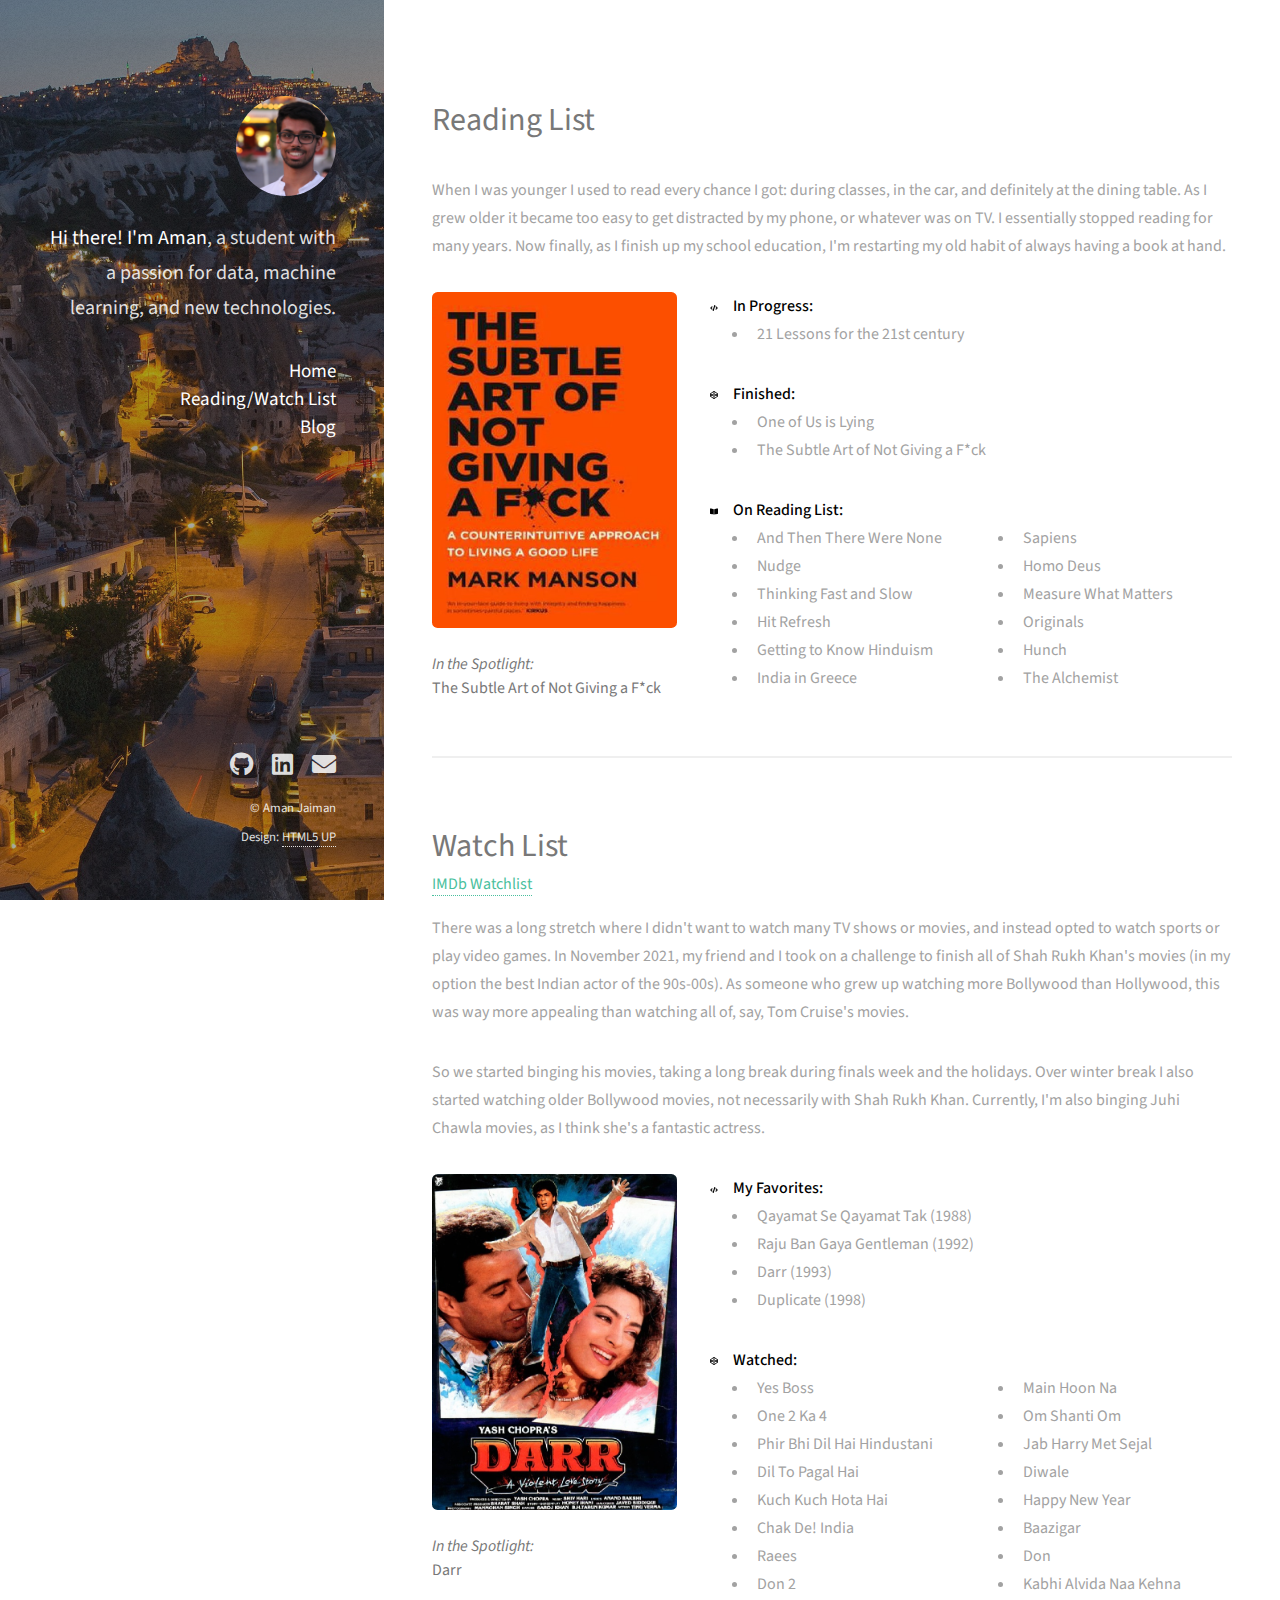
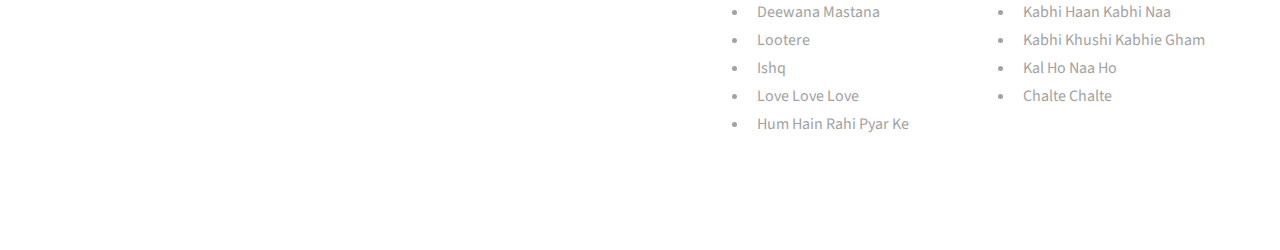
==== commit 0aa1ced2: "Small changes to list" ====
--- a/list.html
+++ b/list.html
@@ -65,7 +65,7 @@
 									<li style="list-style-image:url('assets/icons/book-open-solid.svg');">
 										<b style="font-weight: 500; color: black;">On Reading List: </b>
 										<div class="row">
-											<div class="col-6">
+											<div class="col-6 col-12-xsmall">
 												<ul>
 													<li>And Then There Were None</li>
 													<li>Nudge</li>
@@ -75,7 +75,7 @@
 													<li>India in Greece</li>
 												</ul>
 											</div>
-											<div class="col-6">
+											<div class="col-6 col-12-xsmall">
 												<ul>
 													<li>Sapiens</li>
 													<li>Homo Deus</li>
@@ -94,8 +94,9 @@
 
 				<!-- Two -->
 					<section id="two" style="margin: 0 !important">
-						<header class="major">
-							<h2>Watch List<br><span style="font-size:16px;"><a href="https://www.imdb.com/user/ur147788318/watchlist">IMDb Watchlist</a></p></h2>
+						<header class="major" style="margin-bottom: 1em !important">
+							<h2 style="margin-bottom: 0 !important">Watch List</h2>
+							<span style="font-size:16px;"><a href="https://www.imdb.com/user/ur147788318/watchlist">IMDb Watchlist</a></span>
 						</header>
 						<p>There was a long stretch where I didn't want to watch many TV shows or movies, and instead opted to watch sports or play video games. In November 2021, my friend and I took on a challenge to finish all of Shah Rukh Khan's movies (in my option the best Indian actor of the 90s-00s). As someone who grew up watching more Bollywood than Hollywood, this was way more appealing than watching all of, say, Tom Cruise's movies.</p>
 						<p>So we started binging his movies, taking a long break during finals week and the holidays. Over winter break I also started watching older Bollywood movies, not necessarily with Shah Rukh Khan. Currently, I'm also binging Juhi Chawla movies, as I think she's a fantastic actress.</p>
@@ -120,7 +121,7 @@
 									<li style="list-style-image:url('assets/icons/codepen-brands.svg');">
 										<b style="font-weight: 500; color: black;">Watched: </b>
 										<div class="row">
-											<div class="col-6">
+											<div class="col-6 col-12-xsmall">
 												<ul>
 													<li>Yes Boss</li>
 													<li>One 2 Ka 4</li>
@@ -137,7 +138,7 @@
 													<li>Hum Hain Rahi Pyar Ke</li>
 												</ul>
 											</div>
-											<div class="col-6">
+											<div class="col-6 col-12-xsmall">
 												<ul>
 													<li>Main Hoon Na</li>
 													<li>Om Shanti Om</li>
--- a/assets/css/main.css
+++ b/assets/css/main.css
@@ -3102,7 +3102,7 @@
 			#footer {
 				background-attachment: scroll;
 				background-color: #1f1815;
-				background-image: url("images/overlay.png"), url("../../images/capri.jpg");
+				background-image: url("images/overlay.png"), url("../../images/bg2.jpg");
 				background-position: top left,						bottom center;
 				background-repeat: repeat,							no-repeat;
 				background-size: auto,							cover;
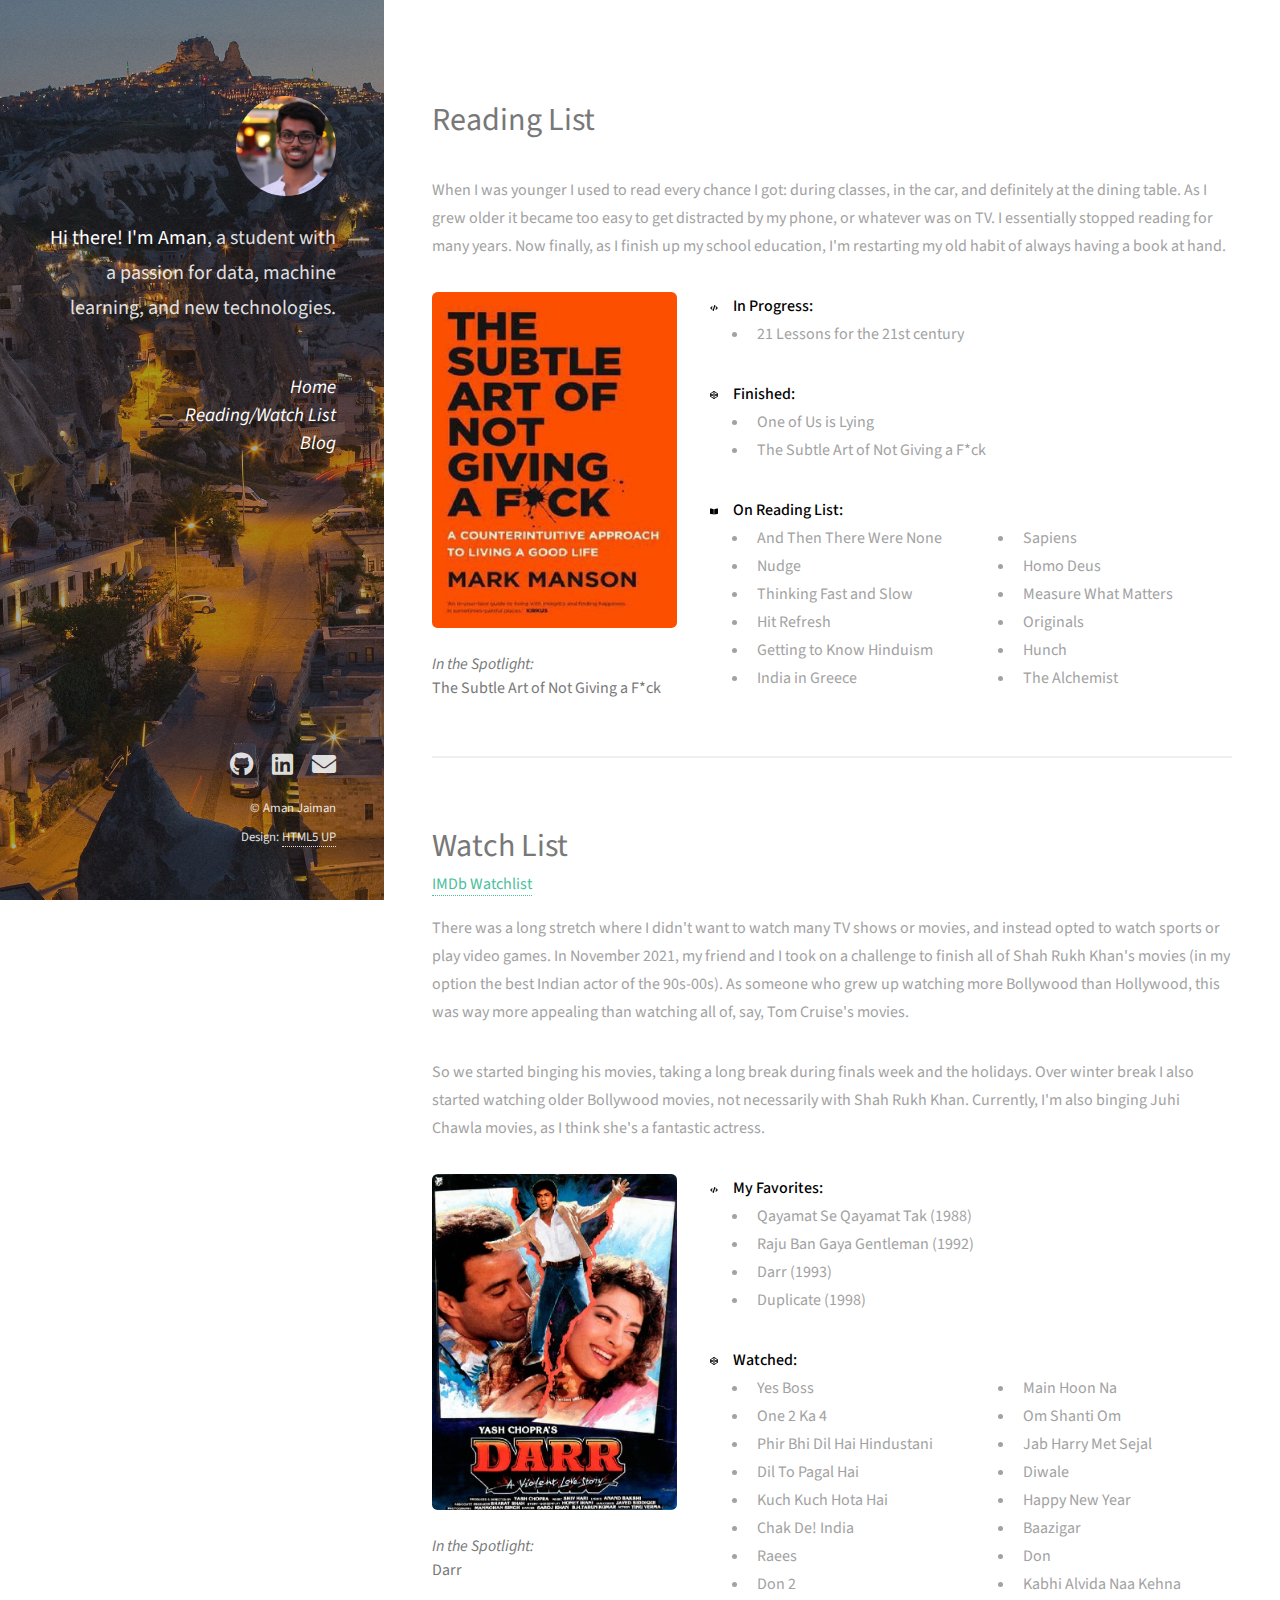
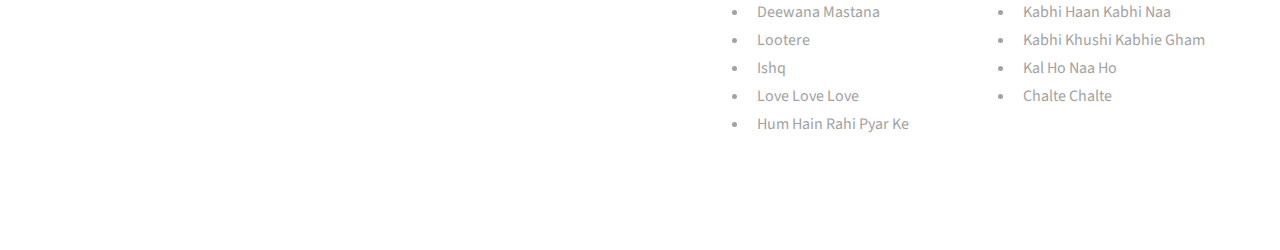
==== commit 97affcd4: "Update resume and navbar" ====
--- a/list.html
+++ b/list.html
@@ -21,11 +21,11 @@
 					for data, machine learning, and<br />
 					new technologies<a href="#"></a>.</h1>
 
-					<div style="margin-top: 2em;">
+					<div style="margin-top: 3em;">
 						<ul style="list-style-type: none; font-size:19px;">
-							<li><a href="./index.html" class="icon brands hover">Home</a></li>
-							<li><a href="#" class="icon brands hover">Reading/Watch List</a></li>
-							<li><a href="https://medium.com/@amanjaiman" class="icon brands hover">Blog</a></li>
+							<li><a href="./index.html" class="icon brands hover"><em>Home</em></a></li>
+							<li><a href="#" class="icon brands hover"><em>Reading/Watch List</em></a></li>
+							<li><a href="https://medium.com/@amanjaiman" class="icon brands hover"><em>Blog</em></a></li>
 						</ul>
 					</div>
 				</div>
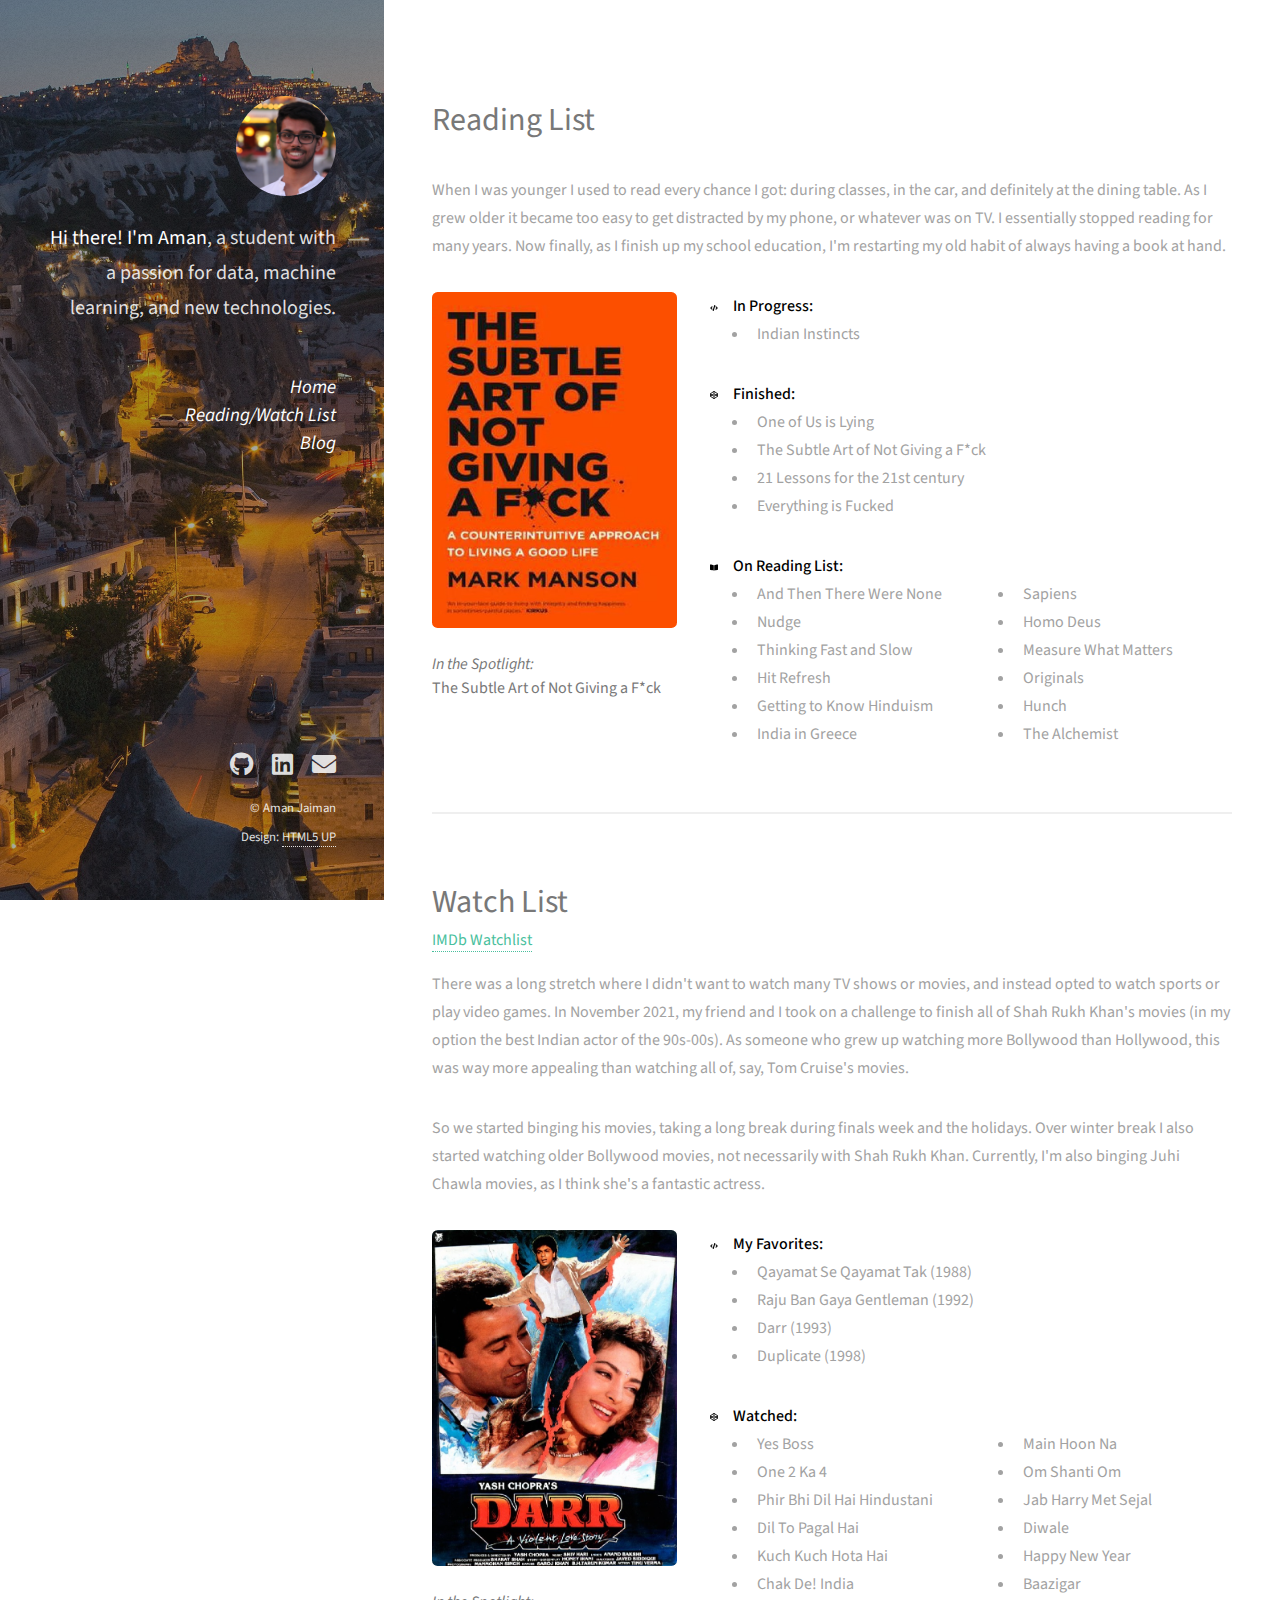
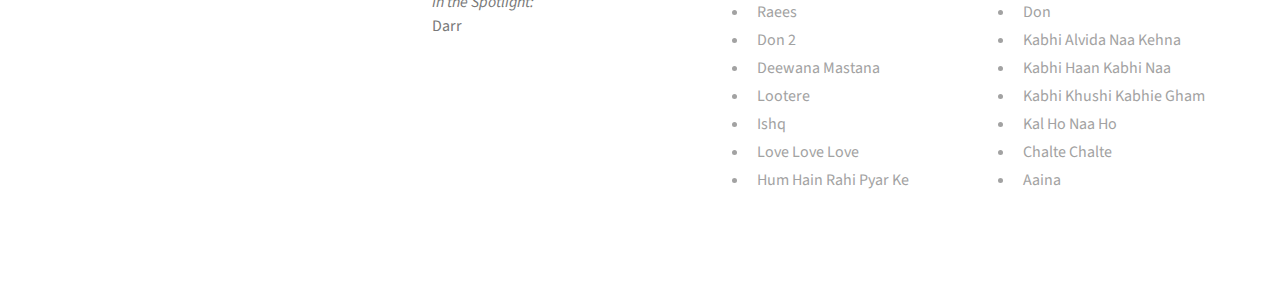
==== commit 2f860cbe: "Update lists" ====
--- a/list.html
+++ b/list.html
@@ -52,7 +52,7 @@
 									<li style="list-style-image:url('assets/icons/code-solid.svg');">
 										<b style="font-weight: 500; color: black;">In Progress: </b>
 										<ul>
-											<li>21 Lessons for the 21st century</li>
+											<li>Indian Instincts</li>
 										</ul>
 									</li>
 									<li style="list-style-image:url('assets/icons/codepen-brands.svg');">
@@ -60,6 +60,8 @@
 										<ul>
 											<li>One of Us is Lying</li>
 											<li>The Subtle Art of Not Giving a F*ck</li>
+											<li>21 Lessons for the 21st century</li>
+											<li>Everything is Fucked</li>
 										</ul>
 									</li>
 									<li style="list-style-image:url('assets/icons/book-open-solid.svg');">
@@ -152,6 +154,7 @@
 													<li>Kabhi Khushi Kabhie Gham</li>
 													<li>Kal Ho Naa Ho</li>
 													<li>Chalte Chalte</li>
+													<li>Aaina</li>
 												</ul>
 											</div>
 										</div>
